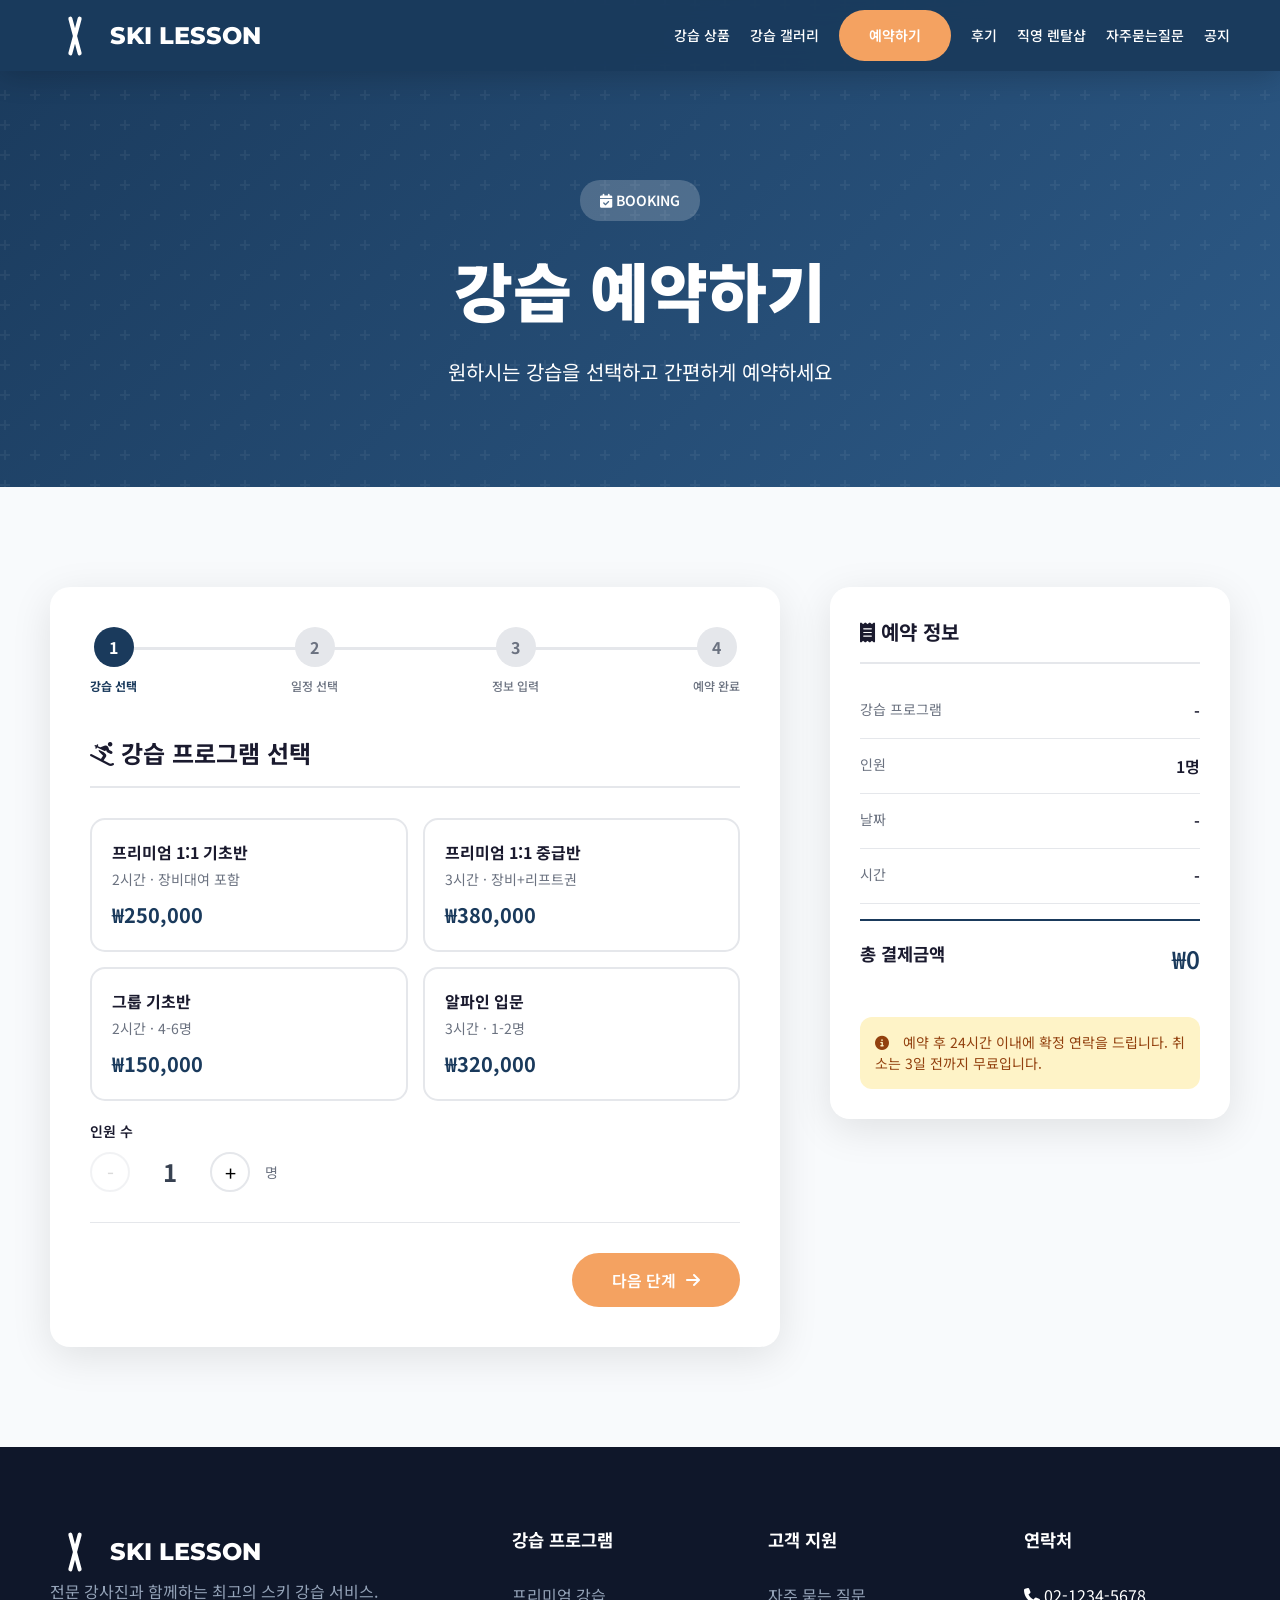
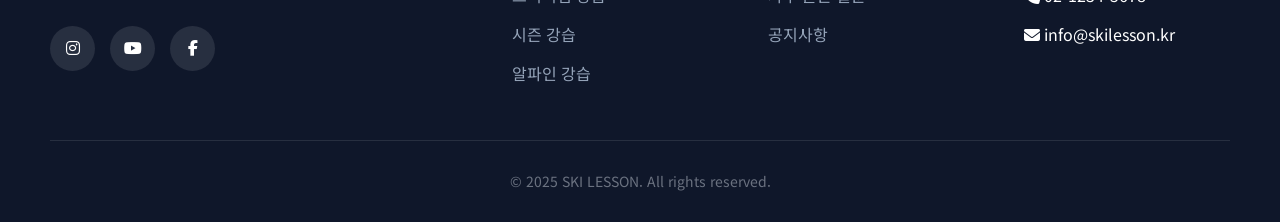
==== booking.html @ c2a8956d "feat: Add CSS variables system and complete all navigation pages - Create shared css/style.css with " ====
<!DOCTYPE html>
<html lang="ko">
<head>
    <meta charset="UTF-8">
    <meta name="viewport" content="width=device-width, initial-scale=1.0">
    <title>예약하기 - SKI LESSON</title>
    <link rel="preconnect" href="https://fonts.googleapis.com">
    <link rel="preconnect" href="https://fonts.gstatic.com" crossorigin>
    <link href="https://fonts.googleapis.com/css2?family=Noto+Sans+KR:wght@300;400;500;700;900&family=Montserrat:wght@400;600;700;800;900&display=swap" rel="stylesheet">
    <link rel="stylesheet" href="https://cdnjs.cloudflare.com/ajax/libs/font-awesome/6.4.0/css/all.min.css">
    <link rel="stylesheet" href="css/style.css">
    <style>
        .booking-section {
            padding: var(--spacing-6xl) var(--spacing-3xl);
            background: var(--color-snow-white);
        }

        .booking-container {
            max-width: var(--container-xl);
            margin: 0 auto;
            display: grid;
            grid-template-columns: 1fr 400px;
            gap: var(--spacing-3xl);
        }

        .booking-form-wrapper {
            background: white;
            border-radius: var(--radius-xl);
            padding: var(--spacing-2xl);
            box-shadow: var(--shadow-lg);
        }

        .form-title {
            font-size: var(--font-size-xl);
            font-weight: var(--font-weight-bold);
            color: var(--color-text-dark);
            margin-bottom: var(--spacing-xl);
            padding-bottom: var(--spacing-md);
            border-bottom: 2px solid var(--color-light-gray);
        }

        .form-step {
            display: none;
        }

        .form-step.active {
            display: block;
            animation: fadeIn 0.5s ease;
        }

        .step-indicator {
            display: flex;
            justify-content: space-between;
            margin-bottom: var(--spacing-2xl);
            position: relative;
        }

        .step-indicator::before {
            content: '';
            position: absolute;
            top: 20px;
            left: 40px;
            right: 40px;
            height: 3px;
            background: var(--color-light-gray);
            z-index: 0;
        }

        .step {
            display: flex;
            flex-direction: column;
            align-items: center;
            position: relative;
            z-index: 1;
        }

        .step-number {
            width: 40px;
            height: 40px;
            border-radius: var(--radius-circle);
            background: var(--color-light-gray);
            color: var(--color-text-light);
            display: flex;
            align-items: center;
            justify-content: center;
            font-weight: var(--font-weight-bold);
            margin-bottom: var(--spacing-sm);
            transition: var(--transition-normal);
        }

        .step.active .step-number,
        .step.completed .step-number {
            background: var(--color-primary);
            color: white;
        }

        .step.completed .step-number {
            background: var(--color-success);
        }

        .step-label {
            font-size: var(--font-size-xs);
            color: var(--color-text-light);
            font-weight: var(--font-weight-medium);
        }

        .step.active .step-label {
            color: var(--color-primary);
            font-weight: var(--font-weight-bold);
        }

        .form-row {
            display: grid;
            grid-template-columns: 1fr 1fr;
            gap: var(--spacing-lg);
        }

        .form-group {
            margin-bottom: var(--spacing-lg);
        }

        .form-group.full-width {
            grid-column: 1 / -1;
        }

        .form-label {
            display: block;
            font-weight: var(--font-weight-semibold);
            color: var(--color-text-dark);
            margin-bottom: var(--spacing-sm);
            font-size: var(--font-size-sm);
        }

        .form-label .required {
            color: var(--color-danger);
        }

        .form-input,
        .form-select,
        .form-textarea {
            width: 100%;
            padding: var(--spacing-md) var(--spacing-lg);
            border: 2px solid var(--color-light-gray);
            border-radius: var(--radius-md);
            font-family: inherit;
            font-size: var(--font-size-base);
            transition: var(--transition-normal);
            background: white;
        }

        .form-input:focus,
        .form-select:focus,
        .form-textarea:focus {
            outline: none;
            border-color: var(--color-primary);
            box-shadow: 0 0 0 3px rgba(26, 58, 92, 0.1);
        }

        .form-textarea {
            min-height: 120px;
            resize: vertical;
        }

        /* Lesson Selection Cards */
        .lesson-options {
            display: grid;
            grid-template-columns: repeat(2, 1fr);
            gap: var(--spacing-md);
            margin-bottom: var(--spacing-lg);
        }

        .lesson-option {
            border: 2px solid var(--color-light-gray);
            border-radius: var(--radius-lg);
            padding: var(--spacing-lg);
            cursor: pointer;
            transition: var(--transition-normal);
            position: relative;
        }

        .lesson-option:hover {
            border-color: var(--color-primary-light);
            background: #f8fafc;
        }

        .lesson-option.selected {
            border-color: var(--color-primary);
            background: rgba(26, 58, 92, 0.05);
        }

        .lesson-option.selected::after {
            content: '\f00c';
            font-family: 'Font Awesome 6 Free';
            font-weight: 900;
            position: absolute;
            top: var(--spacing-sm);
            right: var(--spacing-sm);
            width: 24px;
            height: 24px;
            background: var(--color-success);
            color: white;
            border-radius: var(--radius-circle);
            display: flex;
            align-items: center;
            justify-content: center;
            font-size: var(--font-size-xs);
        }

        .lesson-option input {
            display: none;
        }

        .lesson-option-title {
            font-weight: var(--font-weight-bold);
            color: var(--color-text-dark);
            margin-bottom: var(--spacing-xs);
        }

        .lesson-option-desc {
            font-size: var(--font-size-sm);
            color: var(--color-text-light);
            margin-bottom: var(--spacing-sm);
        }

        .lesson-option-price {
            font-size: var(--font-size-lg);
            font-weight: var(--font-weight-bold);
            color: var(--color-primary);
        }

        /* Calendar Styles */
        .calendar-container {
            background: white;
            border: 2px solid var(--color-light-gray);
            border-radius: var(--radius-lg);
            overflow: hidden;
        }

        .calendar-header {
            display: flex;
            justify-content: space-between;
            align-items: center;
            padding: var(--spacing-lg);
            background: var(--color-primary);
            color: white;
        }

        .calendar-nav {
            background: rgba(255, 255, 255, 0.2);
            border: none;
            color: white;
            width: 36px;
            height: 36px;
            border-radius: var(--radius-circle);
            cursor: pointer;
            transition: var(--transition-normal);
        }

        .calendar-nav:hover {
            background: rgba(255, 255, 255, 0.3);
        }

        .calendar-month {
            font-weight: var(--font-weight-bold);
            font-size: var(--font-size-md);
        }

        .calendar-grid {
            padding: var(--spacing-md);
        }

        .calendar-weekdays {
            display: grid;
            grid-template-columns: repeat(7, 1fr);
            text-align: center;
            margin-bottom: var(--spacing-sm);
        }

        .weekday {
            font-size: var(--font-size-sm);
            font-weight: var(--font-weight-semibold);
            color: var(--color-text-light);
            padding: var(--spacing-sm);
        }

        .calendar-days {
            display: grid;
            grid-template-columns: repeat(7, 1fr);
            gap: var(--spacing-xs);
        }

        .calendar-day {
            aspect-ratio: 1;
            display: flex;
            align-items: center;
            justify-content: center;
            border-radius: var(--radius-sm);
            cursor: pointer;
            font-size: var(--font-size-sm);
            transition: var(--transition-normal);
        }

        .calendar-day:hover:not(.disabled):not(.empty) {
            background: var(--color-light-blue);
            color: var(--color-primary);
        }

        .calendar-day.selected {
            background: var(--color-primary);
            color: white;
            font-weight: var(--font-weight-bold);
        }

        .calendar-day.disabled {
            color: var(--color-light-gray);
            cursor: not-allowed;
        }

        .calendar-day.today {
            border: 2px solid var(--color-accent);
        }

        /* Time Slots */
        .time-slots {
            display: grid;
            grid-template-columns: repeat(4, 1fr);
            gap: var(--spacing-sm);
            margin-top: var(--spacing-lg);
        }

        .time-slot {
            padding: var(--spacing-md);
            border: 2px solid var(--color-light-gray);
            border-radius: var(--radius-md);
            text-align: center;
            cursor: pointer;
            transition: var(--transition-normal);
            font-size: var(--font-size-sm);
        }

        .time-slot:hover:not(.disabled) {
            border-color: var(--color-primary);
            background: rgba(26, 58, 92, 0.05);
        }

        .time-slot.selected {
            background: var(--color-primary);
            color: white;
            border-color: var(--color-primary);
        }

        .time-slot.disabled {
            background: var(--color-light-gray);
            color: var(--color-text-muted);
            cursor: not-allowed;
        }

        /* Person Count */
        .person-counter {
            display: flex;
            align-items: center;
            gap: var(--spacing-md);
        }

        .counter-btn {
            width: 40px;
            height: 40px;
            border: 2px solid var(--color-light-gray);
            background: white;
            border-radius: var(--radius-circle);
            font-size: var(--font-size-lg);
            cursor: pointer;
            transition: var(--transition-normal);
            display: flex;
            align-items: center;
            justify-content: center;
        }

        .counter-btn:hover:not(:disabled) {
            border-color: var(--color-primary);
            background: var(--color-primary);
            color: white;
        }

        .counter-btn:disabled {
            opacity: 0.5;
            cursor: not-allowed;
        }

        .counter-value {
            font-size: var(--font-size-xl);
            font-weight: var(--font-weight-bold);
            min-width: 50px;
            text-align: center;
        }

        /* Form Navigation */
        .form-nav {
            display: flex;
            justify-content: space-between;
            margin-top: var(--spacing-xl);
            padding-top: var(--spacing-xl);
            border-top: 1px solid var(--color-light-gray);
        }

        .btn-prev {
            background: white;
            color: var(--color-text-dark);
            border: 2px solid var(--color-light-gray);
        }

        .btn-prev:hover {
            border-color: var(--color-primary);
            color: var(--color-primary);
        }

        /* Booking Summary */
        .booking-summary {
            background: white;
            border-radius: var(--radius-xl);
            padding: var(--spacing-xl);
            box-shadow: var(--shadow-lg);
            position: sticky;
            top: 100px;
            height: fit-content;
        }

        .summary-title {
            font-size: var(--font-size-lg);
            font-weight: var(--font-weight-bold);
            color: var(--color-text-dark);
            margin-bottom: var(--spacing-lg);
            padding-bottom: var(--spacing-md);
            border-bottom: 2px solid var(--color-light-gray);
        }

        .summary-item {
            display: flex;
            justify-content: space-between;
            padding: var(--spacing-md) 0;
            border-bottom: 1px solid var(--color-light-gray);
        }

        .summary-item:last-of-type {
            border-bottom: none;
        }

        .summary-label {
            color: var(--color-text-light);
            font-size: var(--font-size-sm);
        }

        .summary-value {
            font-weight: var(--font-weight-semibold);
            color: var(--color-text-dark);
        }

        .summary-total {
            display: flex;
            justify-content: space-between;
            padding: var(--spacing-lg) 0;
            margin-top: var(--spacing-md);
            border-top: 2px solid var(--color-primary);
        }

        .summary-total .summary-label {
            font-size: var(--font-size-md);
            font-weight: var(--font-weight-bold);
            color: var(--color-text-dark);
        }

        .summary-total .summary-value {
            font-size: var(--font-size-xl);
            color: var(--color-primary);
        }

        .summary-notice {
            background: #fef3c7;
            border-radius: var(--radius-md);
            padding: var(--spacing-md);
            margin-top: var(--spacing-lg);
            font-size: var(--font-size-sm);
            color: #92400e;
        }

        .summary-notice i {
            margin-right: var(--spacing-sm);
        }

        /* Confirmation Page */
        .confirmation {
            text-align: center;
            padding: var(--spacing-3xl);
        }

        .confirmation-icon {
            width: 100px;
            height: 100px;
            background: var(--color-success);
            border-radius: var(--radius-circle);
            display: flex;
            align-items: center;
            justify-content: center;
            margin: 0 auto var(--spacing-xl);
            animation: scaleIn 0.5s ease;
        }

        @keyframes scaleIn {
            from { transform: scale(0); }
            to { transform: scale(1); }
        }

        .confirmation-icon i {
            font-size: var(--font-size-4xl);
            color: white;
        }

        .confirmation h2 {
            font-size: var(--font-size-2xl);
            color: var(--color-text-dark);
            margin-bottom: var(--spacing-md);
        }

        .confirmation p {
            color: var(--color-text-light);
            margin-bottom: var(--spacing-xl);
        }

        .booking-number {
            background: var(--color-snow-white);
            padding: var(--spacing-lg);
            border-radius: var(--radius-md);
            margin-bottom: var(--spacing-xl);
        }

        .booking-number span {
            display: block;
            font-size: var(--font-size-sm);
            color: var(--color-text-light);
            margin-bottom: var(--spacing-xs);
        }

        .booking-number strong {
            font-size: var(--font-size-xl);
            color: var(--color-primary);
            font-family: var(--font-family-heading);
        }

        /* Agreement Checkbox */
        .agreement {
            display: flex;
            align-items: flex-start;
            gap: var(--spacing-md);
            padding: var(--spacing-lg);
            background: var(--color-snow-white);
            border-radius: var(--radius-md);
            margin-bottom: var(--spacing-lg);
        }

        .agreement input[type="checkbox"] {
            width: 20px;
            height: 20px;
            accent-color: var(--color-primary);
            margin-top: 2px;
        }

        .agreement label {
            font-size: var(--font-size-sm);
            color: var(--color-text-body);
            line-height: var(--line-height-relaxed);
        }

        .agreement label a {
            color: var(--color-primary);
            text-decoration: underline;
        }

        @media (max-width: 992px) {
            .booking-container {
                grid-template-columns: 1fr;
            }

            .booking-summary {
                position: static;
            }

            .lesson-options {
                grid-template-columns: 1fr;
            }

            .time-slots {
                grid-template-columns: repeat(3, 1fr);
            }
        }

        @media (max-width: 768px) {
            .form-row {
                grid-template-columns: 1fr;
            }

            .time-slots {
                grid-template-columns: repeat(2, 1fr);
            }

            .step-indicator::before {
                left: 20px;
                right: 20px;
            }
        }
    </style>
</head>
<body>
    <div class="loader" id="loader">
        <div class="loader-spinner"></div>
    </div>

    <header class="header solid">
        <a href="index.html" class="logo">
            <div class="logo-icon"></div>
            SKI LESSON
        </a>
        <nav class="nav" id="nav">
            <a href="products.html">강습 상품</a>
            <a href="gallery.html">강습 갤러리</a>
            <a href="booking.html" class="nav-btn active">예약하기</a>
            <a href="reviews.html">후기</a>
            <a href="rental.html">직영 렌탈샵</a>
            <a href="faq.html">자주묻는질문</a>
            <a href="notice.html">공지</a>
        </nav>
        <div class="menu-toggle" id="menuToggle">
            <span></span>
            <span></span>
            <span></span>
        </div>
    </header>

    <section class="page-header">
        <div class="page-header-content">
            <span class="page-tag"><i class="fas fa-calendar-check"></i> BOOKING</span>
            <h1 class="page-title">강습 예약하기</h1>
            <p class="page-subtitle">원하시는 강습을 선택하고 간편하게 예약하세요</p>
        </div>
    </section>

    <section class="booking-section">
        <div class="booking-container">
            <div class="booking-form-wrapper">
                <div class="step-indicator">
                    <div class="step active" data-step="1">
                        <div class="step-number">1</div>
                        <span class="step-label">강습 선택</span>
                    </div>
                    <div class="step" data-step="2">
                        <div class="step-number">2</div>
                        <span class="step-label">일정 선택</span>
                    </div>
                    <div class="step" data-step="3">
                        <div class="step-number">3</div>
                        <span class="step-label">정보 입력</span>
                    </div>
                    <div class="step" data-step="4">
                        <div class="step-number">4</div>
                        <span class="step-label">예약 완료</span>
                    </div>
                </div>

                <form id="bookingForm">
                    <!-- Step 1: Lesson Selection -->
                    <div class="form-step active" data-step="1">
                        <h3 class="form-title"><i class="fas fa-skiing"></i> 강습 프로그램 선택</h3>

                        <div class="lesson-options">
                            <label class="lesson-option">
                                <input type="radio" name="lesson" value="premium-basic" data-price="250000">
                                <div class="lesson-option-title">프리미엄 1:1 기초반</div>
                                <div class="lesson-option-desc">2시간 · 장비대여 포함</div>
                                <div class="lesson-option-price">₩250,000</div>
                            </label>
                            <label class="lesson-option">
                                <input type="radio" name="lesson" value="premium-intermediate" data-price="380000">
                                <div class="lesson-option-title">프리미엄 1:1 중급반</div>
                                <div class="lesson-option-desc">3시간 · 장비+리프트권</div>
                                <div class="lesson-option-price">₩380,000</div>
                            </label>
                            <label class="lesson-option">
                                <input type="radio" name="lesson" value="group-basic" data-price="150000">
                                <div class="lesson-option-title">그룹 기초반</div>
                                <div class="lesson-option-desc">2시간 · 4-6명</div>
                                <div class="lesson-option-price">₩150,000</div>
                            </label>
                            <label class="lesson-option">
                                <input type="radio" name="lesson" value="alpine" data-price="320000">
                                <div class="lesson-option-title">알파인 입문</div>
                                <div class="lesson-option-desc">3시간 · 1-2명</div>
                                <div class="lesson-option-price">₩320,000</div>
                            </label>
                        </div>

                        <div class="form-group">
                            <label class="form-label">인원 수</label>
                            <div class="person-counter">
                                <button type="button" class="counter-btn" id="decreaseBtn" disabled>-</button>
                                <span class="counter-value" id="personCount">1</span>
                                <button type="button" class="counter-btn" id="increaseBtn">+</button>
                                <span style="color: var(--color-text-light); font-size: var(--font-size-sm);">명</span>
                            </div>
                        </div>

                        <div class="form-nav">
                            <div></div>
                            <button type="button" class="btn btn-primary" onclick="nextStep()">
                                다음 단계 <i class="fas fa-arrow-right"></i>
                            </button>
                        </div>
                    </div>

                    <!-- Step 2: Date & Time Selection -->
                    <div class="form-step" data-step="2">
                        <h3 class="form-title"><i class="fas fa-calendar-alt"></i> 날짜 및 시간 선택</h3>

                        <div class="form-group">
                            <label class="form-label">날짜 선택 <span class="required">*</span></label>
                            <div class="calendar-container">
                                <div class="calendar-header">
                                    <button type="button" class="calendar-nav" id="prevMonth"><i class="fas fa-chevron-left"></i></button>
                                    <span class="calendar-month" id="currentMonth">2025년 1월</span>
                                    <button type="button" class="calendar-nav" id="nextMonth"><i class="fas fa-chevron-right"></i></button>
                                </div>
                                <div class="calendar-grid">
                                    <div class="calendar-weekdays">
                                        <span class="weekday">일</span>
                                        <span class="weekday">월</span>
                                        <span class="weekday">화</span>
                                        <span class="weekday">수</span>
                                        <span class="weekday">목</span>
                                        <span class="weekday">금</span>
                                        <span class="weekday">토</span>
                                    </div>
                                    <div class="calendar-days" id="calendarDays"></div>
                                </div>
                            </div>
                        </div>

                        <div class="form-group">
                            <label class="form-label">시간 선택 <span class="required">*</span></label>
                            <div class="time-slots" id="timeSlots">
                                <div class="time-slot" data-time="09:00">09:00</div>
                                <div class="time-slot" data-time="10:00">10:00</div>
                                <div class="time-slot" data-time="11:00">11:00</div>
                                <div class="time-slot disabled" data-time="12:00">12:00</div>
                                <div class="time-slot" data-time="13:00">13:00</div>
                                <div class="time-slot" data-time="14:00">14:00</div>
                                <div class="time-slot" data-time="15:00">15:00</div>
                                <div class="time-slot" data-time="16:00">16:00</div>
                            </div>
                        </div>

                        <div class="form-nav">
                            <button type="button" class="btn btn-prev" onclick="prevStep()">
                                <i class="fas fa-arrow-left"></i> 이전
                            </button>
                            <button type="button" class="btn btn-primary" onclick="nextStep()">
                                다음 단계 <i class="fas fa-arrow-right"></i>
                            </button>
                        </div>
                    </div>

                    <!-- Step 3: Personal Information -->
                    <div class="form-step" data-step="3">
                        <h3 class="form-title"><i class="fas fa-user"></i> 예약자 정보</h3>

                        <div class="form-row">
                            <div class="form-group">
                                <label class="form-label">이름 <span class="required">*</span></label>
                                <input type="text" class="form-input" id="name" placeholder="홍길동" required>
                            </div>
                            <div class="form-group">
                                <label class="form-label">연락처 <span class="required">*</span></label>
                                <input type="tel" class="form-input" id="phone" placeholder="010-1234-5678" required>
                            </div>
                        </div>

                        <div class="form-group">
                            <label class="form-label">이메일 <span class="required">*</span></label>
                            <input type="email" class="form-input" id="email" placeholder="example@email.com" required>
                        </div>

                        <div class="form-group">
                            <label class="form-label">스키 경력</label>
                            <select class="form-select" id="experience">
                                <option value="">선택해주세요</option>
                                <option value="none">처음입니다</option>
                                <option value="beginner">1-2회 경험</option>
                                <option value="intermediate">3-5회 경험</option>
                                <option value="advanced">5회 이상</option>
                            </select>
                        </div>

                        <div class="form-group">
                            <label class="form-label">요청사항</label>
                            <textarea class="form-textarea" id="requests" placeholder="특별히 요청하실 사항이 있으시면 적어주세요."></textarea>
                        </div>

                        <div class="agreement">
                            <input type="checkbox" id="agreeTerms" required>
                            <label for="agreeTerms">
                                <a href="#">개인정보 수집 및 이용</a>에 동의하며,
                                <a href="#">예약 취소 및 환불 정책</a>을 확인하였습니다.
                            </label>
                        </div>

                        <div class="form-nav">
                            <button type="button" class="btn btn-prev" onclick="prevStep()">
                                <i class="fas fa-arrow-left"></i> 이전
                            </button>
                            <button type="submit" class="btn btn-primary">
                                <i class="fas fa-check"></i> 예약 완료하기
                            </button>
                        </div>
                    </div>

                    <!-- Step 4: Confirmation -->
                    <div class="form-step" data-step="4">
                        <div class="confirmation">
                            <div class="confirmation-icon">
                                <i class="fas fa-check"></i>
                            </div>
                            <h2>예약이 완료되었습니다!</h2>
                            <p>입력하신 이메일로 예약 확인서가 발송됩니다.</p>
                            <div class="booking-number">
                                <span>예약번호</span>
                                <strong id="bookingNumber">SKI-20250115-0001</strong>
                            </div>
                            <a href="index.html" class="btn btn-primary">
                                <i class="fas fa-home"></i> 홈으로 돌아가기
                            </a>
                        </div>
                    </div>
                </form>
            </div>

            <aside class="booking-summary">
                <h3 class="summary-title"><i class="fas fa-receipt"></i> 예약 정보</h3>
                <div class="summary-item">
                    <span class="summary-label">강습 프로그램</span>
                    <span class="summary-value" id="summaryLesson">-</span>
                </div>
                <div class="summary-item">
                    <span class="summary-label">인원</span>
                    <span class="summary-value" id="summaryPerson">1명</span>
                </div>
                <div class="summary-item">
                    <span class="summary-label">날짜</span>
                    <span class="summary-value" id="summaryDate">-</span>
                </div>
                <div class="summary-item">
                    <span class="summary-label">시간</span>
                    <span class="summary-value" id="summaryTime">-</span>
                </div>
                <div class="summary-total">
                    <span class="summary-label">총 결제금액</span>
                    <span class="summary-value" id="summaryTotal">₩0</span>
                </div>
                <div class="summary-notice">
                    <i class="fas fa-info-circle"></i>
                    예약 후 24시간 이내에 확정 연락을 드립니다.
                    취소는 3일 전까지 무료입니다.
                </div>
            </aside>
        </div>
    </section>

    <footer class="footer">
        <div class="footer-content">
            <div class="footer-brand">
                <a href="index.html" class="logo">
                    <div class="logo-icon"></div>
                    SKI LESSON
                </a>
                <p>전문 강사진과 함께하는 최고의 스키 강습 서비스.</p>
                <div class="social-links">
                    <a href="#"><i class="fab fa-instagram"></i></a>
                    <a href="#"><i class="fab fa-youtube"></i></a>
                    <a href="#"><i class="fab fa-facebook-f"></i></a>
                </div>
            </div>
            <div class="footer-column">
                <h4>강습 프로그램</h4>
                <ul>
                    <li><a href="products.html">프리미엄 강습</a></li>
                    <li><a href="products.html">시즌 강습</a></li>
                    <li><a href="products.html">알파인 강습</a></li>
                </ul>
            </div>
            <div class="footer-column">
                <h4>고객 지원</h4>
                <ul>
                    <li><a href="faq.html">자주 묻는 질문</a></li>
                    <li><a href="notice.html">공지사항</a></li>
                </ul>
            </div>
            <div class="footer-column">
                <h4>연락처</h4>
                <ul>
                    <li><i class="fas fa-phone"></i> 02-1234-5678</li>
                    <li><i class="fas fa-envelope"></i> info@skilesson.kr</li>
                </ul>
            </div>
        </div>
        <div class="footer-bottom">
            <p>&copy; 2025 SKI LESSON. All rights reserved.</p>
        </div>
    </footer>

    <script>
        // Loader
        window.addEventListener('load', () => {
            setTimeout(() => document.getElementById('loader').classList.add('hidden'), 500);
        });

        // Mobile Menu
        document.getElementById('menuToggle').addEventListener('click', () => {
            document.getElementById('nav').classList.toggle('active');
        });

        // Booking State
        let bookingData = {
            lesson: null,
            lessonName: '',
            price: 0,
            persons: 1,
            date: null,
            time: null
        };

        let currentStep = 1;
        let currentMonth = new Date();

        // Lesson Selection
        document.querySelectorAll('.lesson-option').forEach(option => {
            option.addEventListener('click', function() {
                document.querySelectorAll('.lesson-option').forEach(o => o.classList.remove('selected'));
                this.classList.add('selected');
                const input = this.querySelector('input');
                input.checked = true;
                bookingData.lesson = input.value;
                bookingData.lessonName = this.querySelector('.lesson-option-title').textContent;
                bookingData.price = parseInt(input.dataset.price);
                updateSummary();
            });
        });

        // Person Counter
        const personCount = document.getElementById('personCount');
        const decreaseBtn = document.getElementById('decreaseBtn');
        const increaseBtn = document.getElementById('increaseBtn');

        decreaseBtn.addEventListener('click', () => {
            if (bookingData.persons > 1) {
                bookingData.persons--;
                personCount.textContent = bookingData.persons;
                decreaseBtn.disabled = bookingData.persons <= 1;
                updateSummary();
            }
        });

        increaseBtn.addEventListener('click', () => {
            if (bookingData.persons < 6) {
                bookingData.persons++;
                personCount.textContent = bookingData.persons;
                decreaseBtn.disabled = false;
                increaseBtn.disabled = bookingData.persons >= 6;
                updateSummary();
            }
        });

        // Calendar
        function renderCalendar() {
            const year = currentMonth.getFullYear();
            const month = currentMonth.getMonth();
            const today = new Date();

            document.getElementById('currentMonth').textContent =
                `${year}년 ${month + 1}월`;

            const firstDay = new Date(year, month, 1).getDay();
            const lastDate = new Date(year, month + 1, 0).getDate();

            let html = '';

            for (let i = 0; i < firstDay; i++) {
                html += '<div class="calendar-day empty"></div>';
            }

            for (let day = 1; day <= lastDate; day++) {
                const date = new Date(year, month, day);
                const isPast = date < new Date(today.getFullYear(), today.getMonth(), today.getDate());
                const isToday = date.toDateString() === today.toDateString();
                const isSelected = bookingData.date &&
                    date.toDateString() === bookingData.date.toDateString();

                let classes = 'calendar-day';
                if (isPast) classes += ' disabled';
                if (isToday) classes += ' today';
                if (isSelected) classes += ' selected';

                html += `<div class="${classes}" data-date="${year}-${month+1}-${day}">${day}</div>`;
            }

            document.getElementById('calendarDays').innerHTML = html;

            document.querySelectorAll('.calendar-day:not(.disabled):not(.empty)').forEach(day => {
                day.addEventListener('click', function() {
                    document.querySelectorAll('.calendar-day').forEach(d => d.classList.remove('selected'));
                    this.classList.add('selected');
                    const [y, m, d] = this.dataset.date.split('-');
                    bookingData.date = new Date(y, m - 1, d);
                    updateSummary();
                });
            });
        }

        document.getElementById('prevMonth').addEventListener('click', () => {
            currentMonth.setMonth(currentMonth.getMonth() - 1);
            renderCalendar();
        });

        document.getElementById('nextMonth').addEventListener('click', () => {
            currentMonth.setMonth(currentMonth.getMonth() + 1);
            renderCalendar();
        });

        renderCalendar();

        // Time Slots
        document.querySelectorAll('.time-slot:not(.disabled)').forEach(slot => {
            slot.addEventListener('click', function() {
                document.querySelectorAll('.time-slot').forEach(s => s.classList.remove('selected'));
                this.classList.add('selected');
                bookingData.time = this.dataset.time;
                updateSummary();
            });
        });

        // Update Summary
        function updateSummary() {
            document.getElementById('summaryLesson').textContent =
                bookingData.lessonName || '-';
            document.getElementById('summaryPerson').textContent =
                bookingData.persons + '명';
            document.getElementById('summaryDate').textContent =
                bookingData.date ?
                `${bookingData.date.getFullYear()}.${bookingData.date.getMonth()+1}.${bookingData.date.getDate()}` : '-';
            document.getElementById('summaryTime').textContent =
                bookingData.time || '-';

            const total = bookingData.price * bookingData.persons;
            document.getElementById('summaryTotal').textContent =
                '₩' + total.toLocaleString();
        }

        // Step Navigation
        function updateSteps() {
            document.querySelectorAll('.step').forEach((step, index) => {
                step.classList.remove('active', 'completed');
                if (index + 1 < currentStep) {
                    step.classList.add('completed');
                } else if (index + 1 === currentStep) {
                    step.classList.add('active');
                }
            });

            document.querySelectorAll('.form-step').forEach(step => {
                step.classList.remove('active');
                if (parseInt(step.dataset.step) === currentStep) {
                    step.classList.add('active');
                }
            });
        }

        function nextStep() {
            if (currentStep === 1 && !bookingData.lesson) {
                alert('강습 프로그램을 선택해주세요.');
                return;
            }
            if (currentStep === 2 && (!bookingData.date || !bookingData.time)) {
                alert('날짜와 시간을 선택해주세요.');
                return;
            }
            if (currentStep < 4) {
                currentStep++;
                updateSteps();
            }
        }

        function prevStep() {
            if (currentStep > 1) {
                currentStep--;
                updateSteps();
            }
        }

        // Form Submit
        document.getElementById('bookingForm').addEventListener('submit', function(e) {
            e.preventDefault();

            const name = document.getElementById('name').value;
            const phone = document.getElementById('phone').value;
            const email = document.getElementById('email').value;
            const agreed = document.getElementById('agreeTerms').checked;

            if (!name || !phone || !email) {
                alert('필수 정보를 모두 입력해주세요.');
                return;
            }

            if (!agreed) {
                alert('약관에 동의해주세요.');
                return;
            }

            // Generate booking number
            const now = new Date();
            const bookingNum = `SKI-${now.getFullYear()}${String(now.getMonth()+1).padStart(2,'0')}${String(now.getDate()).padStart(2,'0')}-${String(Math.floor(Math.random()*9999)).padStart(4,'0')}`;
            document.getElementById('bookingNumber').textContent = bookingNum;

            currentStep = 4;
            updateSteps();

            // In real implementation, send to server
            console.log('Booking Data:', {
                ...bookingData,
                name,
                phone,
                email,
                experience: document.getElementById('experience').value,
                requests: document.getElementById('requests').value,
                bookingNumber: bookingNum
            });
        });
    </script>
</body>
</html>
---- css/style.css ----
/* ========================================
   SKI LESSON - Shared CSS Variables & Styles
   ======================================== */

:root {
    /* ===== Colors ===== */
    --color-primary: #1a3a5c;
    --color-primary-dark: #0f2940;
    --color-primary-light: #2d5a87;
    --color-secondary: #4a7aa7;

    --color-accent: #f4a261;
    --color-accent-hover: #e76f51;
    --color-accent-light: #f8c291;

    --color-success: #22c55e;
    --color-success-dark: #16a34a;
    --color-warning: #eab308;
    --color-danger: #ef4444;
    --color-info: #3b82f6;

    --color-premium-gold: #d4af37;
    --color-premium-gold-dark: #b8860b;
    --color-season-green: #22c55e;
    --color-alpine-blue: #3b82f6;
    --color-alpine-purple: #8b5cf6;

    --color-snow-white: #f8fafc;
    --color-light-blue: #89c4e8;
    --color-light-gray: #e5e7eb;
    --color-medium-gray: #9ca3af;

    --color-text-dark: #1a1a2e;
    --color-text-body: #374151;
    --color-text-light: #6b7280;
    --color-text-muted: #94a3b8;

    --color-footer-bg: #0f172a;
    --color-overlay: rgba(26, 58, 92, 0.7);
    --color-overlay-dark: rgba(0, 0, 0, 0.5);

    /* ===== Typography ===== */
    --font-family-primary: 'Noto Sans KR', -apple-system, BlinkMacSystemFont, sans-serif;
    --font-family-heading: 'Montserrat', 'Noto Sans KR', sans-serif;

    --font-size-xs: 0.75rem;      /* 12px */
    --font-size-sm: 0.875rem;     /* 14px */
    --font-size-base: 1rem;       /* 16px */
    --font-size-md: 1.1rem;       /* 17.6px */
    --font-size-lg: 1.25rem;      /* 20px */
    --font-size-xl: 1.5rem;       /* 24px */
    --font-size-2xl: 2rem;        /* 32px */
    --font-size-3xl: 2.5rem;      /* 40px */
    --font-size-4xl: 3rem;        /* 48px */
    --font-size-5xl: 4rem;        /* 64px */

    --font-weight-light: 300;
    --font-weight-normal: 400;
    --font-weight-medium: 500;
    --font-weight-semibold: 600;
    --font-weight-bold: 700;
    --font-weight-extrabold: 800;
    --font-weight-black: 900;

    --line-height-tight: 1.1;
    --line-height-snug: 1.3;
    --line-height-normal: 1.5;
    --line-height-relaxed: 1.7;
    --line-height-loose: 1.8;

    /* ===== Spacing ===== */
    --spacing-xs: 5px;
    --spacing-sm: 10px;
    --spacing-md: 15px;
    --spacing-lg: 20px;
    --spacing-xl: 30px;
    --spacing-2xl: 40px;
    --spacing-3xl: 50px;
    --spacing-4xl: 60px;
    --spacing-5xl: 80px;
    --spacing-6xl: 100px;

    /* ===== Border Radius ===== */
    --radius-xs: 4px;
    --radius-sm: 8px;
    --radius-md: 12px;
    --radius-lg: 15px;
    --radius-xl: 20px;
    --radius-2xl: 25px;
    --radius-3xl: 30px;
    --radius-full: 50px;
    --radius-circle: 50%;

    /* ===== Shadows ===== */
    --shadow-sm: 0 2px 10px rgba(0, 0, 0, 0.05);
    --shadow-md: 0 5px 20px rgba(0, 0, 0, 0.08);
    --shadow-lg: 0 10px 40px rgba(0, 0, 0, 0.1);
    --shadow-xl: 0 20px 60px rgba(0, 0, 0, 0.15);
    --shadow-2xl: 0 30px 80px rgba(0, 0, 0, 0.2);
    --shadow-accent: 0 5px 20px rgba(244, 162, 97, 0.4);
    --shadow-primary: 0 5px 20px rgba(26, 58, 92, 0.3);

    /* ===== Transitions ===== */
    --transition-fast: 0.2s ease;
    --transition-normal: 0.3s ease;
    --transition-slow: 0.4s ease;
    --transition-slower: 0.6s ease;
    --transition-cubic: 0.4s cubic-bezier(0.4, 0, 0.2, 1);

    /* ===== Z-Index ===== */
    --z-dropdown: 100;
    --z-sticky: 500;
    --z-header: 1000;
    --z-modal: 2000;
    --z-tooltip: 3000;
    --z-loader: 9999;

    /* ===== Container ===== */
    --container-sm: 640px;
    --container-md: 768px;
    --container-lg: 1024px;
    --container-xl: 1200px;
    --container-2xl: 1400px;
}

/* ===== Reset & Base ===== */
* {
    margin: 0;
    padding: 0;
    box-sizing: border-box;
}

html {
    scroll-behavior: smooth;
}

body {
    font-family: var(--font-family-primary);
    font-size: var(--font-size-base);
    line-height: var(--line-height-normal);
    color: var(--color-text-body);
    background: var(--color-snow-white);
    overflow-x: hidden;
}

a {
    text-decoration: none;
    color: inherit;
    transition: var(--transition-normal);
}

img {
    max-width: 100%;
    height: auto;
}

button {
    font-family: inherit;
    cursor: pointer;
    border: none;
    background: none;
}

ul, ol {
    list-style: none;
}

/* ===== Header ===== */
.header {
    position: fixed;
    top: 0;
    left: 0;
    width: 100%;
    z-index: var(--z-header);
    padding: var(--spacing-md) var(--spacing-3xl);
    display: flex;
    justify-content: space-between;
    align-items: center;
    transition: var(--transition-cubic);
}

.header.scrolled,
.header.solid {
    background: rgba(26, 58, 92, 0.95);
    backdrop-filter: blur(10px);
    padding: var(--spacing-sm) var(--spacing-3xl);
    box-shadow: 0 4px 30px rgba(0, 0, 0, 0.2);
}

.logo {
    display: flex;
    align-items: center;
    gap: var(--spacing-sm);
    color: white;
    font-family: var(--font-family-heading);
    font-weight: var(--font-weight-extrabold);
    font-size: var(--font-size-xl);
}

.logo-icon {
    width: 50px;
    height: 50px;
    position: relative;
}

.logo-icon::before,
.logo-icon::after {
    content: '';
    position: absolute;
    background: white;
    border-radius: 2px;
    width: 4px;
    height: 40px;
    top: 5px;
    left: 50%;
}

.logo-icon::before {
    transform: translateX(-50%) rotate(-15deg);
}

.logo-icon::after {
    transform: translateX(-50%) rotate(15deg);
}

.nav {
    display: flex;
    gap: var(--spacing-lg);
    align-items: center;
}

.nav a {
    color: white;
    font-weight: var(--font-weight-medium);
    font-size: var(--font-size-sm);
    position: relative;
    padding: var(--spacing-xs) 0;
}

.nav a::after {
    content: '';
    position: absolute;
    bottom: 0;
    left: 0;
    width: 0;
    height: 2px;
    background: var(--color-accent);
    transition: width var(--transition-normal);
}

.nav a:hover::after,
.nav a.active::after {
    width: 100%;
}

.nav a:hover,
.nav a.active {
    color: var(--color-accent);
}

.nav-btn {
    background: var(--color-accent) !important;
    color: white !important;
    padding: var(--spacing-md) var(--spacing-xl) !important;
    border-radius: var(--radius-3xl);
    font-weight: var(--font-weight-semibold) !important;
}

.nav-btn:hover {
    background: var(--color-accent-hover) !important;
    transform: translateY(-2px);
    box-shadow: var(--shadow-accent);
}

.nav-btn::after {
    display: none !important;
}

.menu-toggle {
    display: none;
    flex-direction: column;
    gap: var(--spacing-xs);
    cursor: pointer;
    z-index: calc(var(--z-header) + 1);
}

.menu-toggle span {
    width: 25px;
    height: 3px;
    background: white;
    border-radius: 3px;
    transition: var(--transition-normal);
}

/* ===== Buttons ===== */
.btn {
    display: inline-flex;
    align-items: center;
    justify-content: center;
    gap: var(--spacing-sm);
    padding: var(--spacing-md) var(--spacing-2xl);
    border-radius: var(--radius-full);
    font-size: var(--font-size-base);
    font-weight: var(--font-weight-semibold);
    transition: var(--transition-cubic);
    cursor: pointer;
    border: none;
}

.btn-primary {
    background: var(--color-accent);
    color: white;
}

.btn-primary:hover {
    background: var(--color-accent-hover);
    transform: translateY(-3px);
    box-shadow: var(--shadow-accent);
}

.btn-secondary {
    background: transparent;
    color: white;
    border: 2px solid white;
}

.btn-secondary:hover {
    background: white;
    color: var(--color-primary);
    transform: translateY(-3px);
}

.btn-white {
    background: white;
    color: var(--color-primary);
}

.btn-white:hover {
    background: var(--color-snow-white);
    transform: translateY(-3px);
    box-shadow: 0 10px 30px rgba(255, 255, 255, 0.3);
}

.btn-outline {
    background: transparent;
    color: var(--color-primary);
    border: 2px solid var(--color-primary);
}

.btn-outline:hover {
    background: var(--color-primary);
    color: white;
    transform: translateY(-3px);
}

.btn-lg {
    padding: var(--spacing-lg) var(--spacing-2xl);
    font-size: var(--font-size-md);
}

.btn-sm {
    padding: var(--spacing-sm) var(--spacing-lg);
    font-size: var(--font-size-sm);
}

/* ===== Page Header ===== */
.page-header {
    padding: 180px var(--spacing-3xl) var(--spacing-6xl);
    background: linear-gradient(135deg, var(--color-primary) 0%, var(--color-primary-light) 100%);
    position: relative;
    overflow: hidden;
    text-align: center;
    color: white;
}

.page-header::before {
    content: '';
    position: absolute;
    top: 0;
    left: 0;
    width: 100%;
    height: 100%;
    background: url("data:image/svg+xml,%3Csvg width='60' height='60' viewBox='0 0 60 60' xmlns='http://www.w3.org/2000/svg'%3E%3Cg fill='none' fill-rule='evenodd'%3E%3Cg fill='%23ffffff' fill-opacity='0.05'%3E%3Cpath d='M36 34v-4h-2v4h-4v2h4v4h2v-4h4v-2h-4zm0-30V0h-2v4h-4v2h4v4h2V6h4V4h-4zM6 34v-4H4v4H0v2h4v4h2v-4h4v-2H6zM6 4V0H4v4H0v2h4v4h2V6h4V4H6z'/%3E%3C/g%3E%3C/g%3E%3C/svg%3E");
}

.page-header-content {
    position: relative;
    z-index: 1;
}

.page-tag {
    display: inline-block;
    background: rgba(255, 255, 255, 0.2);
    padding: var(--spacing-sm) var(--spacing-lg);
    border-radius: var(--radius-xl);
    font-size: var(--font-size-sm);
    font-weight: var(--font-weight-semibold);
    margin-bottom: var(--spacing-lg);
    animation: fadeInDown 0.8s ease;
}

.page-title {
    font-size: clamp(var(--font-size-3xl), 5vw, var(--font-size-5xl));
    font-weight: var(--font-weight-black);
    margin-bottom: var(--spacing-lg);
    animation: fadeInUp 0.8s ease 0.2s both;
}

.page-subtitle {
    font-size: var(--font-size-lg);
    opacity: 0.9;
    max-width: 600px;
    margin: 0 auto;
    animation: fadeInUp 0.8s ease 0.4s both;
}

/* ===== Section Styles ===== */
.section {
    padding: var(--spacing-6xl) var(--spacing-3xl);
}

.section-header {
    text-align: center;
    margin-bottom: var(--spacing-4xl);
}

.section-tag {
    display: inline-block;
    background: linear-gradient(135deg, var(--color-primary), var(--color-primary-light));
    color: white;
    padding: var(--spacing-sm) var(--spacing-lg);
    border-radius: var(--radius-xl);
    font-size: var(--font-size-xs);
    font-weight: var(--font-weight-semibold);
    margin-bottom: var(--spacing-md);
}

.section-title {
    font-size: clamp(var(--font-size-2xl), 4vw, var(--font-size-4xl));
    font-weight: var(--font-weight-extrabold);
    color: var(--color-text-dark);
    margin-bottom: var(--spacing-md);
}

.section-subtitle {
    color: var(--color-text-light);
    font-size: var(--font-size-md);
    max-width: 600px;
    margin: 0 auto;
}

/* ===== Cards ===== */
.card {
    background: white;
    border-radius: var(--radius-xl);
    box-shadow: var(--shadow-md);
    overflow: hidden;
    transition: var(--transition-cubic);
}

.card:hover {
    transform: translateY(-10px);
    box-shadow: var(--shadow-xl);
}

/* ===== Footer ===== */
.footer {
    background: var(--color-footer-bg);
    color: white;
    padding: var(--spacing-5xl) var(--spacing-3xl) var(--spacing-xl);
}

.footer-content {
    max-width: var(--container-xl);
    margin: 0 auto;
    display: grid;
    grid-template-columns: 2fr 1fr 1fr 1fr;
    gap: var(--spacing-3xl);
    margin-bottom: var(--spacing-2xl);
}

.footer-brand p {
    color: var(--color-text-muted);
    line-height: var(--line-height-loose);
    margin-bottom: var(--spacing-lg);
}

.social-links {
    display: flex;
    gap: var(--spacing-md);
}

.social-links a {
    width: 45px;
    height: 45px;
    background: rgba(255, 255, 255, 0.1);
    border-radius: var(--radius-circle);
    display: flex;
    align-items: center;
    justify-content: center;
    color: white;
}

.social-links a:hover {
    background: var(--color-accent);
    transform: translateY(-3px);
}

.footer-column h4 {
    font-size: var(--font-size-md);
    font-weight: var(--font-weight-bold);
    margin-bottom: var(--spacing-xl);
}

.footer-column ul li {
    margin-bottom: var(--spacing-md);
}

.footer-column ul a {
    color: var(--color-text-muted);
}

.footer-column ul a:hover {
    color: var(--color-accent);
}

.footer-bottom {
    border-top: 1px solid rgba(255, 255, 255, 0.1);
    padding-top: var(--spacing-xl);
    text-align: center;
    color: var(--color-text-light);
    font-size: var(--font-size-sm);
}

/* ===== Loader ===== */
.loader {
    position: fixed;
    top: 0;
    left: 0;
    width: 100%;
    height: 100%;
    background: var(--color-primary);
    z-index: var(--z-loader);
    display: flex;
    align-items: center;
    justify-content: center;
    transition: opacity 0.5s ease, visibility 0.5s ease;
}

.loader.hidden {
    opacity: 0;
    visibility: hidden;
}

.loader-spinner {
    width: 60px;
    height: 60px;
    border: 4px solid rgba(255, 255, 255, 0.3);
    border-top-color: white;
    border-radius: var(--radius-circle);
    animation: spin 1s linear infinite;
}

/* ===== Animations ===== */
@keyframes fadeInDown {
    from {
        opacity: 0;
        transform: translateY(-30px);
    }
    to {
        opacity: 1;
        transform: translateY(0);
    }
}

@keyframes fadeInUp {
    from {
        opacity: 0;
        transform: translateY(30px);
    }
    to {
        opacity: 1;
        transform: translateY(0);
    }
}

@keyframes fadeIn {
    from { opacity: 0; }
    to { opacity: 1; }
}

@keyframes spin {
    to { transform: rotate(360deg); }
}

@keyframes float {
    0%, 100% { transform: translateY(0); }
    50% { transform: translateY(-10px); }
}

@keyframes pulse {
    0%, 100% { transform: scale(1); }
    50% { transform: scale(1.05); }
}

/* ===== Animation Classes ===== */
.fade-in {
    opacity: 0;
    transform: translateY(30px);
    transition: var(--transition-slower);
}

.fade-in.visible {
    opacity: 1;
    transform: translateY(0);
}

.slide-in-left {
    opacity: 0;
    transform: translateX(-50px);
    transition: var(--transition-slower);
}

.slide-in-left.visible {
    opacity: 1;
    transform: translateX(0);
}

.slide-in-right {
    opacity: 0;
    transform: translateX(50px);
    transition: var(--transition-slower);
}

.slide-in-right.visible {
    opacity: 1;
    transform: translateX(0);
}

/* ===== Form Styles ===== */
.form-group {
    margin-bottom: var(--spacing-lg);
}

.form-label {
    display: block;
    font-weight: var(--font-weight-semibold);
    color: var(--color-text-dark);
    margin-bottom: var(--spacing-sm);
    font-size: var(--font-size-sm);
}

.form-input,
.form-select,
.form-textarea {
    width: 100%;
    padding: var(--spacing-md) var(--spacing-lg);
    border: 2px solid var(--color-light-gray);
    border-radius: var(--radius-md);
    font-family: inherit;
    font-size: var(--font-size-base);
    transition: var(--transition-normal);
    background: white;
}

.form-input:focus,
.form-select:focus,
.form-textarea:focus {
    outline: none;
    border-color: var(--color-primary);
    box-shadow: 0 0 0 3px rgba(26, 58, 92, 0.1);
}

.form-textarea {
    min-height: 120px;
    resize: vertical;
}

/* ===== Responsive ===== */
@media (max-width: 992px) {
    .menu-toggle {
        display: flex;
    }

    .nav {
        position: fixed;
        top: 0;
        right: -100%;
        width: 100%;
        max-width: 400px;
        height: 100vh;
        background: var(--color-primary);
        flex-direction: column;
        justify-content: center;
        gap: var(--spacing-xl);
        padding: var(--spacing-3xl);
        transition: right var(--transition-cubic);
    }

    .nav.active {
        right: 0;
    }

    .nav a {
        font-size: var(--font-size-lg);
    }

    .header,
    .header.scrolled,
    .header.solid {
        padding: var(--spacing-md) var(--spacing-xl);
    }

    .footer-content {
        grid-template-columns: 1fr 1fr;
    }
}

@media (max-width: 768px) {
    .section,
    .page-header,
    .footer {
        padding-left: var(--spacing-xl);
        padding-right: var(--spacing-xl);
    }

    .footer-content {
        grid-template-columns: 1fr;
        text-align: center;
    }

    .social-links {
        justify-content: center;
    }
}
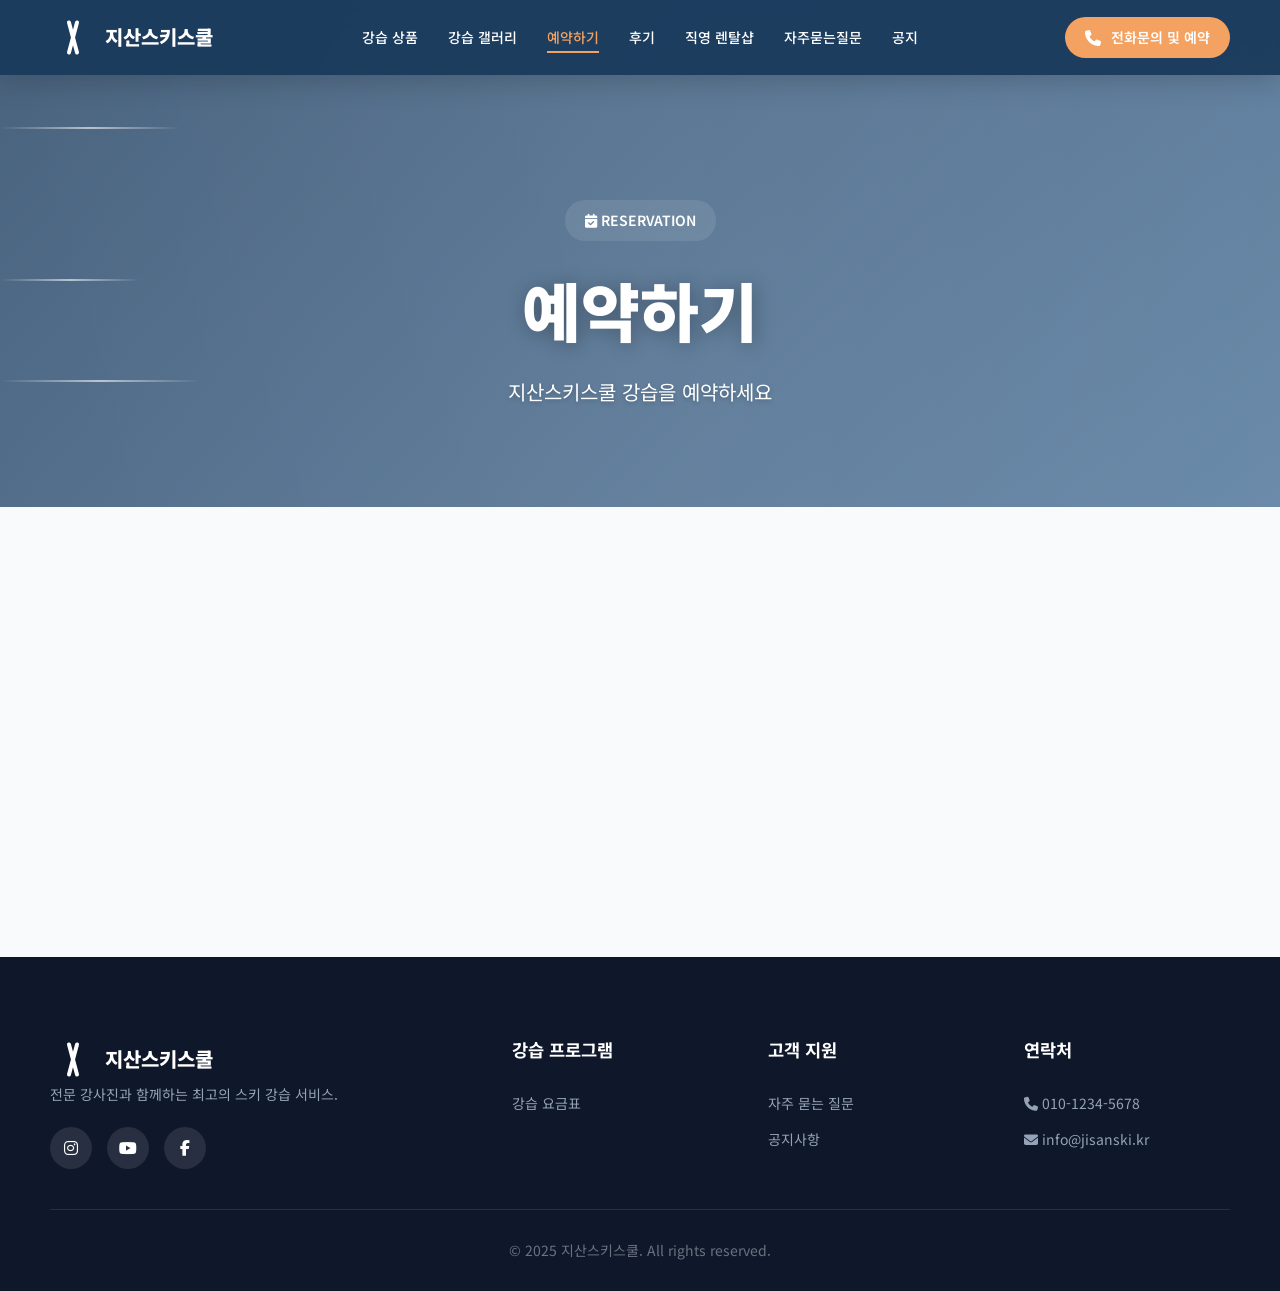
==== commit 9081eb2d: "refactor: Major site update with 지산스키스쿨 branding - Changed brand name from SKI LESSON to 지산스키스쿨 acro" ====
--- a/booking.html
+++ b/booking.html
@@ -3,881 +3,102 @@
 <head>
     <meta charset="UTF-8">
     <meta name="viewport" content="width=device-width, initial-scale=1.0">
-    <title>예약하기 - SKI LESSON</title>
+    <title>예약하기 - 지산스키스쿨</title>
     <link rel="preconnect" href="https://fonts.googleapis.com">
     <link rel="preconnect" href="https://fonts.gstatic.com" crossorigin>
     <link href="https://fonts.googleapis.com/css2?family=Noto+Sans+KR:wght@300;400;500;700;900&family=Montserrat:wght@400;600;700;800;900&display=swap" rel="stylesheet">
     <link rel="stylesheet" href="https://cdnjs.cloudflare.com/ajax/libs/font-awesome/6.4.0/css/all.min.css">
     <link rel="stylesheet" href="css/style.css">
     <style>
+        .page-header {
+            background-image: url('https://images.unsplash.com/photo-1517483000871-1dbf64a6e1c6?w=1920');
+        }
+
         .booking-section {
             padding: var(--spacing-6xl) var(--spacing-3xl);
-            background: var(--color-snow-white);
+            background: var(--bg-snow);
+            min-height: 50vh;
         }
 
         .booking-container {
-            max-width: var(--container-xl);
+            max-width: var(--container-lg);
             margin: 0 auto;
-            display: grid;
-            grid-template-columns: 1fr 400px;
-            gap: var(--spacing-3xl);
-        }
-
-        .booking-form-wrapper {
-            background: white;
-            border-radius: var(--radius-xl);
-            padding: var(--spacing-2xl);
-            box-shadow: var(--shadow-lg);
-        }
-
-        .form-title {
-            font-size: var(--font-size-xl);
-            font-weight: var(--font-weight-bold);
-            color: var(--color-text-dark);
-            margin-bottom: var(--spacing-xl);
-            padding-bottom: var(--spacing-md);
-            border-bottom: 2px solid var(--color-light-gray);
-        }
-
-        .form-step {
-            display: none;
-        }
-
-        .form-step.active {
-            display: block;
-            animation: fadeIn 0.5s ease;
-        }
-
-        .step-indicator {
-            display: flex;
-            justify-content: space-between;
-            margin-bottom: var(--spacing-2xl);
-            position: relative;
-        }
-
-        .step-indicator::before {
-            content: '';
-            position: absolute;
-            top: 20px;
-            left: 40px;
-            right: 40px;
-            height: 3px;
-            background: var(--color-light-gray);
-            z-index: 0;
-        }
-
-        .step {
-            display: flex;
-            flex-direction: column;
-            align-items: center;
-            position: relative;
-            z-index: 1;
-        }
-
-        .step-number {
-            width: 40px;
-            height: 40px;
-            border-radius: var(--radius-circle);
-            background: var(--color-light-gray);
-            color: var(--color-text-light);
-            display: flex;
-            align-items: center;
-            justify-content: center;
-            font-weight: var(--font-weight-bold);
-            margin-bottom: var(--spacing-sm);
-            transition: var(--transition-normal);
-        }
-
-        .step.active .step-number,
-        .step.completed .step-number {
-            background: var(--color-primary);
-            color: white;
-        }
-
-        .step.completed .step-number {
-            background: var(--color-success);
-        }
-
-        .step-label {
-            font-size: var(--font-size-xs);
-            color: var(--color-text-light);
-            font-weight: var(--font-weight-medium);
-        }
-
-        .step.active .step-label {
-            color: var(--color-primary);
-            font-weight: var(--font-weight-bold);
-        }
-
-        .form-row {
-            display: grid;
-            grid-template-columns: 1fr 1fr;
-            gap: var(--spacing-lg);
-        }
-
-        .form-group {
-            margin-bottom: var(--spacing-lg);
-        }
-
-        .form-group.full-width {
-            grid-column: 1 / -1;
-        }
-
-        .form-label {
-            display: block;
-            font-weight: var(--font-weight-semibold);
-            color: var(--color-text-dark);
-            margin-bottom: var(--spacing-sm);
-            font-size: var(--font-size-sm);
-        }
-
-        .form-label .required {
-            color: var(--color-danger);
-        }
-
-        .form-input,
-        .form-select,
-        .form-textarea {
-            width: 100%;
-            padding: var(--spacing-md) var(--spacing-lg);
-            border: 2px solid var(--color-light-gray);
-            border-radius: var(--radius-md);
-            font-family: inherit;
-            font-size: var(--font-size-base);
-            transition: var(--transition-normal);
-            background: white;
-        }
-
-        .form-input:focus,
-        .form-select:focus,
-        .form-textarea:focus {
-            outline: none;
-            border-color: var(--color-primary);
-            box-shadow: 0 0 0 3px rgba(26, 58, 92, 0.1);
-        }
-
-        .form-textarea {
-            min-height: 120px;
-            resize: vertical;
-        }
-
-        /* Lesson Selection Cards */
-        .lesson-options {
-            display: grid;
-            grid-template-columns: repeat(2, 1fr);
-            gap: var(--spacing-md);
-            margin-bottom: var(--spacing-lg);
-        }
-
-        .lesson-option {
-            border: 2px solid var(--color-light-gray);
-            border-radius: var(--radius-lg);
-            padding: var(--spacing-lg);
-            cursor: pointer;
-            transition: var(--transition-normal);
-            position: relative;
-        }
-
-        .lesson-option:hover {
-            border-color: var(--color-primary-light);
-            background: #f8fafc;
-        }
-
-        .lesson-option.selected {
-            border-color: var(--color-primary);
-            background: rgba(26, 58, 92, 0.05);
-        }
-
-        .lesson-option.selected::after {
-            content: '\f00c';
-            font-family: 'Font Awesome 6 Free';
-            font-weight: 900;
-            position: absolute;
-            top: var(--spacing-sm);
-            right: var(--spacing-sm);
-            width: 24px;
-            height: 24px;
-            background: var(--color-success);
-            color: white;
-            border-radius: var(--radius-circle);
-            display: flex;
-            align-items: center;
-            justify-content: center;
-            font-size: var(--font-size-xs);
-        }
-
-        .lesson-option input {
-            display: none;
-        }
-
-        .lesson-option-title {
-            font-weight: var(--font-weight-bold);
-            color: var(--color-text-dark);
-            margin-bottom: var(--spacing-xs);
-        }
-
-        .lesson-option-desc {
-            font-size: var(--font-size-sm);
-            color: var(--color-text-light);
-            margin-bottom: var(--spacing-sm);
-        }
-
-        .lesson-option-price {
-            font-size: var(--font-size-lg);
-            font-weight: var(--font-weight-bold);
-            color: var(--color-primary);
-        }
-
-        /* Calendar Styles */
-        .calendar-container {
-            background: white;
-            border: 2px solid var(--color-light-gray);
-            border-radius: var(--radius-lg);
-            overflow: hidden;
-        }
-
-        .calendar-header {
-            display: flex;
-            justify-content: space-between;
-            align-items: center;
-            padding: var(--spacing-lg);
-            background: var(--color-primary);
-            color: white;
-        }
-
-        .calendar-nav {
-            background: rgba(255, 255, 255, 0.2);
-            border: none;
-            color: white;
-            width: 36px;
-            height: 36px;
-            border-radius: var(--radius-circle);
-            cursor: pointer;
-            transition: var(--transition-normal);
-        }
-
-        .calendar-nav:hover {
-            background: rgba(255, 255, 255, 0.3);
-        }
-
-        .calendar-month {
-            font-weight: var(--font-weight-bold);
-            font-size: var(--font-size-md);
-        }
-
-        .calendar-grid {
-            padding: var(--spacing-md);
-        }
-
-        .calendar-weekdays {
-            display: grid;
-            grid-template-columns: repeat(7, 1fr);
-            text-align: center;
-            margin-bottom: var(--spacing-sm);
-        }
-
-        .weekday {
-            font-size: var(--font-size-sm);
-            font-weight: var(--font-weight-semibold);
-            color: var(--color-text-light);
-            padding: var(--spacing-sm);
-        }
-
-        .calendar-days {
-            display: grid;
-            grid-template-columns: repeat(7, 1fr);
-            gap: var(--spacing-xs);
-        }
-
-        .calendar-day {
-            aspect-ratio: 1;
-            display: flex;
-            align-items: center;
-            justify-content: center;
-            border-radius: var(--radius-sm);
-            cursor: pointer;
-            font-size: var(--font-size-sm);
-            transition: var(--transition-normal);
-        }
-
-        .calendar-day:hover:not(.disabled):not(.empty) {
-            background: var(--color-light-blue);
-            color: var(--color-primary);
-        }
-
-        .calendar-day.selected {
-            background: var(--color-primary);
-            color: white;
-            font-weight: var(--font-weight-bold);
-        }
-
-        .calendar-day.disabled {
-            color: var(--color-light-gray);
-            cursor: not-allowed;
-        }
-
-        .calendar-day.today {
-            border: 2px solid var(--color-accent);
-        }
-
-        /* Time Slots */
-        .time-slots {
-            display: grid;
-            grid-template-columns: repeat(4, 1fr);
-            gap: var(--spacing-sm);
-            margin-top: var(--spacing-lg);
-        }
-
-        .time-slot {
-            padding: var(--spacing-md);
-            border: 2px solid var(--color-light-gray);
-            border-radius: var(--radius-md);
-            text-align: center;
-            cursor: pointer;
-            transition: var(--transition-normal);
-            font-size: var(--font-size-sm);
-        }
-
-        .time-slot:hover:not(.disabled) {
-            border-color: var(--color-primary);
-            background: rgba(26, 58, 92, 0.05);
-        }
-
-        .time-slot.selected {
-            background: var(--color-primary);
-            color: white;
-            border-color: var(--color-primary);
-        }
-
-        .time-slot.disabled {
-            background: var(--color-light-gray);
-            color: var(--color-text-muted);
-            cursor: not-allowed;
-        }
-
-        /* Person Count */
-        .person-counter {
-            display: flex;
-            align-items: center;
-            gap: var(--spacing-md);
-        }
-
-        .counter-btn {
-            width: 40px;
-            height: 40px;
-            border: 2px solid var(--color-light-gray);
-            background: white;
-            border-radius: var(--radius-circle);
-            font-size: var(--font-size-lg);
-            cursor: pointer;
-            transition: var(--transition-normal);
-            display: flex;
-            align-items: center;
-            justify-content: center;
-        }
-
-        .counter-btn:hover:not(:disabled) {
-            border-color: var(--color-primary);
-            background: var(--color-primary);
-            color: white;
-        }
-
-        .counter-btn:disabled {
-            opacity: 0.5;
-            cursor: not-allowed;
-        }
-
-        .counter-value {
-            font-size: var(--font-size-xl);
-            font-weight: var(--font-weight-bold);
-            min-width: 50px;
             text-align: center;
         }
 
-        /* Form Navigation */
-        .form-nav {
-            display: flex;
-            justify-content: space-between;
-            margin-top: var(--spacing-xl);
-            padding-top: var(--spacing-xl);
-            border-top: 1px solid var(--color-light-gray);
+        .booking-placeholder {
+            background: var(--bg-white);
+            padding: var(--spacing-4xl);
+            border-radius: var(--radius-xl);
+            box-shadow: var(--shadow-card);
         }
 
-        .btn-prev {
-            background: white;
-            color: var(--color-text-dark);
-            border: 2px solid var(--color-light-gray);
+        .booking-placeholder i {
+            font-size: 4rem;
+            color: var(--color-light-gray);
+            margin-bottom: var(--spacing-xl);
         }
 
-        .btn-prev:hover {
-            border-color: var(--color-primary);
-            color: var(--color-primary);
-        }
-
-        /* Booking Summary */
-        .booking-summary {
-            background: white;
-            border-radius: var(--radius-xl);
-            padding: var(--spacing-xl);
-            box-shadow: var(--shadow-lg);
-            position: sticky;
-            top: 100px;
-            height: fit-content;
-        }
-
-        .summary-title {
-            font-size: var(--font-size-lg);
-            font-weight: var(--font-weight-bold);
-            color: var(--color-text-dark);
-            margin-bottom: var(--spacing-lg);
-            padding-bottom: var(--spacing-md);
-            border-bottom: 2px solid var(--color-light-gray);
-        }
-
-        .summary-item {
-            display: flex;
-            justify-content: space-between;
-            padding: var(--spacing-md) 0;
-            border-bottom: 1px solid var(--color-light-gray);
-        }
-
-        .summary-item:last-of-type {
-            border-bottom: none;
-        }
-
-        .summary-label {
-            color: var(--color-text-light);
-            font-size: var(--font-size-sm);
-        }
-
-        .summary-value {
-            font-weight: var(--font-weight-semibold);
-            color: var(--color-text-dark);
-        }
-
-        .summary-total {
-            display: flex;
-            justify-content: space-between;
-            padding: var(--spacing-lg) 0;
-            margin-top: var(--spacing-md);
-            border-top: 2px solid var(--color-primary);
-        }
-
-        .summary-total .summary-label {
-            font-size: var(--font-size-md);
-            font-weight: var(--font-weight-bold);
-            color: var(--color-text-dark);
-        }
-
-        .summary-total .summary-value {
+        .booking-placeholder h2 {
             font-size: var(--font-size-xl);
-            color: var(--color-primary);
-        }
-
-        .summary-notice {
-            background: #fef3c7;
-            border-radius: var(--radius-md);
-            padding: var(--spacing-md);
-            margin-top: var(--spacing-lg);
-            font-size: var(--font-size-sm);
-            color: #92400e;
-        }
-
-        .summary-notice i {
-            margin-right: var(--spacing-sm);
-        }
-
-        /* Confirmation Page */
-        .confirmation {
-            text-align: center;
-            padding: var(--spacing-3xl);
-        }
-
-        .confirmation-icon {
-            width: 100px;
-            height: 100px;
-            background: var(--color-success);
-            border-radius: var(--radius-circle);
-            display: flex;
-            align-items: center;
-            justify-content: center;
-            margin: 0 auto var(--spacing-xl);
-            animation: scaleIn 0.5s ease;
-        }
-
-        @keyframes scaleIn {
-            from { transform: scale(0); }
-            to { transform: scale(1); }
-        }
-
-        .confirmation-icon i {
-            font-size: var(--font-size-4xl);
-            color: white;
-        }
-
-        .confirmation h2 {
-            font-size: var(--font-size-2xl);
             color: var(--color-text-dark);
             margin-bottom: var(--spacing-md);
         }
 
-        .confirmation p {
+        .booking-placeholder p {
             color: var(--color-text-light);
             margin-bottom: var(--spacing-xl);
         }
 
-        .booking-number {
-            background: var(--color-snow-white);
-            padding: var(--spacing-lg);
-            border-radius: var(--radius-md);
-            margin-bottom: var(--spacing-xl);
-        }
-
-        .booking-number span {
-            display: block;
-            font-size: var(--font-size-sm);
-            color: var(--color-text-light);
-            margin-bottom: var(--spacing-xs);
-        }
-
-        .booking-number strong {
-            font-size: var(--font-size-xl);
-            color: var(--color-primary);
-            font-family: var(--font-family-heading);
-        }
-
-        /* Agreement Checkbox */
-        .agreement {
-            display: flex;
-            align-items: flex-start;
-            gap: var(--spacing-md);
-            padding: var(--spacing-lg);
-            background: var(--color-snow-white);
-            border-radius: var(--radius-md);
-            margin-bottom: var(--spacing-lg);
-        }
-
-        .agreement input[type="checkbox"] {
-            width: 20px;
-            height: 20px;
-            accent-color: var(--color-primary);
-            margin-top: 2px;
-        }
-
-        .agreement label {
-            font-size: var(--font-size-sm);
-            color: var(--color-text-body);
-            line-height: var(--line-height-relaxed);
-        }
-
-        .agreement label a {
-            color: var(--color-primary);
-            text-decoration: underline;
-        }
-
-        @media (max-width: 992px) {
-            .booking-container {
-                grid-template-columns: 1fr;
-            }
-
-            .booking-summary {
-                position: static;
-            }
-
-            .lesson-options {
-                grid-template-columns: 1fr;
-            }
-
-            .time-slots {
-                grid-template-columns: repeat(3, 1fr);
-            }
-        }
-
         @media (max-width: 768px) {
-            .form-row {
-                grid-template-columns: 1fr;
-            }
-
-            .time-slots {
-                grid-template-columns: repeat(2, 1fr);
-            }
-
-            .step-indicator::before {
-                left: 20px;
-                right: 20px;
+            .booking-section {
+                padding-left: var(--spacing-xl);
+                padding-right: var(--spacing-xl);
             }
         }
     </style>
 </head>
 <body>
-    <div class="loader" id="loader">
-        <div class="loader-spinner"></div>
-    </div>
-
-    <header class="header solid">
-        <a href="index.html" class="logo">
-            <div class="logo-icon"></div>
-            SKI LESSON
-        </a>
+    <header class="header">
+        <a href="index.html" class="logo"><div class="logo-icon"></div>지산스키스쿨</a>
         <nav class="nav" id="nav">
             <a href="products.html">강습 상품</a>
             <a href="gallery.html">강습 갤러리</a>
-            <a href="booking.html" class="nav-btn active">예약하기</a>
+            <a href="booking.html" class="active">예약하기</a>
             <a href="reviews.html">후기</a>
             <a href="rental.html">직영 렌탈샵</a>
             <a href="faq.html">자주묻는질문</a>
             <a href="notice.html">공지</a>
         </nav>
-        <div class="menu-toggle" id="menuToggle">
-            <span></span>
-            <span></span>
-            <span></span>
+        <div class="header-right">
+            <a href="tel:010-1234-5678" class="header-phone"><i class="fas fa-phone"></i><span>전화문의 및 예약</span></a>
+            <div class="menu-toggle" id="menuToggle"><span></span><span></span><span></span></div>
         </div>
     </header>
 
     <section class="page-header">
+        <div class="speed-lines">
+            <div class="speed-line" style="top:25%;width:180px;animation-delay:0s"></div>
+            <div class="speed-line" style="top:55%;width:140px;animation-delay:0.5s"></div>
+            <div class="speed-line" style="top:75%;width:200px;animation-delay:1s"></div>
+        </div>
         <div class="page-header-content">
-            <span class="page-tag"><i class="fas fa-calendar-check"></i> BOOKING</span>
-            <h1 class="page-title">강습 예약하기</h1>
-            <p class="page-subtitle">원하시는 강습을 선택하고 간편하게 예약하세요</p>
+            <span class="page-tag"><i class="fas fa-calendar-check"></i> RESERVATION</span>
+            <h1 class="page-title">예약하기</h1>
+            <p class="page-subtitle">지산스키스쿨 강습을 예약하세요</p>
         </div>
     </section>
 
     <section class="booking-section">
         <div class="booking-container">
-            <div class="booking-form-wrapper">
-                <div class="step-indicator">
-                    <div class="step active" data-step="1">
-                        <div class="step-number">1</div>
-                        <span class="step-label">강습 선택</span>
-                    </div>
-                    <div class="step" data-step="2">
-                        <div class="step-number">2</div>
-                        <span class="step-label">일정 선택</span>
-                    </div>
-                    <div class="step" data-step="3">
-                        <div class="step-number">3</div>
-                        <span class="step-label">정보 입력</span>
-                    </div>
-                    <div class="step" data-step="4">
-                        <div class="step-number">4</div>
-                        <span class="step-label">예약 완료</span>
-                    </div>
-                </div>
-
-                <form id="bookingForm">
-                    <!-- Step 1: Lesson Selection -->
-                    <div class="form-step active" data-step="1">
-                        <h3 class="form-title"><i class="fas fa-skiing"></i> 강습 프로그램 선택</h3>
-
-                        <div class="lesson-options">
-                            <label class="lesson-option">
-                                <input type="radio" name="lesson" value="premium-basic" data-price="250000">
-                                <div class="lesson-option-title">프리미엄 1:1 기초반</div>
-                                <div class="lesson-option-desc">2시간 · 장비대여 포함</div>
-                                <div class="lesson-option-price">₩250,000</div>
-                            </label>
-                            <label class="lesson-option">
-                                <input type="radio" name="lesson" value="premium-intermediate" data-price="380000">
-                                <div class="lesson-option-title">프리미엄 1:1 중급반</div>
-                                <div class="lesson-option-desc">3시간 · 장비+리프트권</div>
-                                <div class="lesson-option-price">₩380,000</div>
-                            </label>
-                            <label class="lesson-option">
-                                <input type="radio" name="lesson" value="group-basic" data-price="150000">
-                                <div class="lesson-option-title">그룹 기초반</div>
-                                <div class="lesson-option-desc">2시간 · 4-6명</div>
-                                <div class="lesson-option-price">₩150,000</div>
-                            </label>
-                            <label class="lesson-option">
-                                <input type="radio" name="lesson" value="alpine" data-price="320000">
-                                <div class="lesson-option-title">알파인 입문</div>
-                                <div class="lesson-option-desc">3시간 · 1-2명</div>
-                                <div class="lesson-option-price">₩320,000</div>
-                            </label>
-                        </div>
-
-                        <div class="form-group">
-                            <label class="form-label">인원 수</label>
-                            <div class="person-counter">
-                                <button type="button" class="counter-btn" id="decreaseBtn" disabled>-</button>
-                                <span class="counter-value" id="personCount">1</span>
-                                <button type="button" class="counter-btn" id="increaseBtn">+</button>
-                                <span style="color: var(--color-text-light); font-size: var(--font-size-sm);">명</span>
-                            </div>
-                        </div>
-
-                        <div class="form-nav">
-                            <div></div>
-                            <button type="button" class="btn btn-primary" onclick="nextStep()">
-                                다음 단계 <i class="fas fa-arrow-right"></i>
-                            </button>
-                        </div>
-                    </div>
-
-                    <!-- Step 2: Date & Time Selection -->
-                    <div class="form-step" data-step="2">
-                        <h3 class="form-title"><i class="fas fa-calendar-alt"></i> 날짜 및 시간 선택</h3>
-
-                        <div class="form-group">
-                            <label class="form-label">날짜 선택 <span class="required">*</span></label>
-                            <div class="calendar-container">
-                                <div class="calendar-header">
-                                    <button type="button" class="calendar-nav" id="prevMonth"><i class="fas fa-chevron-left"></i></button>
-                                    <span class="calendar-month" id="currentMonth">2025년 1월</span>
-                                    <button type="button" class="calendar-nav" id="nextMonth"><i class="fas fa-chevron-right"></i></button>
-                                </div>
-                                <div class="calendar-grid">
-                                    <div class="calendar-weekdays">
-                                        <span class="weekday">일</span>
-                                        <span class="weekday">월</span>
-                                        <span class="weekday">화</span>
-                                        <span class="weekday">수</span>
-                                        <span class="weekday">목</span>
-                                        <span class="weekday">금</span>
-                                        <span class="weekday">토</span>
-                                    </div>
-                                    <div class="calendar-days" id="calendarDays"></div>
-                                </div>
-                            </div>
-                        </div>
-
-                        <div class="form-group">
-                            <label class="form-label">시간 선택 <span class="required">*</span></label>
-                            <div class="time-slots" id="timeSlots">
-                                <div class="time-slot" data-time="09:00">09:00</div>
-                                <div class="time-slot" data-time="10:00">10:00</div>
-                                <div class="time-slot" data-time="11:00">11:00</div>
-                                <div class="time-slot disabled" data-time="12:00">12:00</div>
-                                <div class="time-slot" data-time="13:00">13:00</div>
-                                <div class="time-slot" data-time="14:00">14:00</div>
-                                <div class="time-slot" data-time="15:00">15:00</div>
-                                <div class="time-slot" data-time="16:00">16:00</div>
-                            </div>
-                        </div>
-
-                        <div class="form-nav">
-                            <button type="button" class="btn btn-prev" onclick="prevStep()">
-                                <i class="fas fa-arrow-left"></i> 이전
-                            </button>
-                            <button type="button" class="btn btn-primary" onclick="nextStep()">
-                                다음 단계 <i class="fas fa-arrow-right"></i>
-                            </button>
-                        </div>
-                    </div>
-
-                    <!-- Step 3: Personal Information -->
-                    <div class="form-step" data-step="3">
-                        <h3 class="form-title"><i class="fas fa-user"></i> 예약자 정보</h3>
-
-                        <div class="form-row">
-                            <div class="form-group">
-                                <label class="form-label">이름 <span class="required">*</span></label>
-                                <input type="text" class="form-input" id="name" placeholder="홍길동" required>
-                            </div>
-                            <div class="form-group">
-                                <label class="form-label">연락처 <span class="required">*</span></label>
-                                <input type="tel" class="form-input" id="phone" placeholder="010-1234-5678" required>
-                            </div>
-                        </div>
-
-                        <div class="form-group">
-                            <label class="form-label">이메일 <span class="required">*</span></label>
-                            <input type="email" class="form-input" id="email" placeholder="example@email.com" required>
-                        </div>
-
-                        <div class="form-group">
-                            <label class="form-label">스키 경력</label>
-                            <select class="form-select" id="experience">
-                                <option value="">선택해주세요</option>
-                                <option value="none">처음입니다</option>
-                                <option value="beginner">1-2회 경험</option>
-                                <option value="intermediate">3-5회 경험</option>
-                                <option value="advanced">5회 이상</option>
-                            </select>
-                        </div>
-
-                        <div class="form-group">
-                            <label class="form-label">요청사항</label>
-                            <textarea class="form-textarea" id="requests" placeholder="특별히 요청하실 사항이 있으시면 적어주세요."></textarea>
-                        </div>
-
-                        <div class="agreement">
-                            <input type="checkbox" id="agreeTerms" required>
-                            <label for="agreeTerms">
-                                <a href="#">개인정보 수집 및 이용</a>에 동의하며,
-                                <a href="#">예약 취소 및 환불 정책</a>을 확인하였습니다.
-                            </label>
-                        </div>
-
-                        <div class="form-nav">
-                            <button type="button" class="btn btn-prev" onclick="prevStep()">
-                                <i class="fas fa-arrow-left"></i> 이전
-                            </button>
-                            <button type="submit" class="btn btn-primary">
-                                <i class="fas fa-check"></i> 예약 완료하기
-                            </button>
-                        </div>
-                    </div>
-
-                    <!-- Step 4: Confirmation -->
-                    <div class="form-step" data-step="4">
-                        <div class="confirmation">
-                            <div class="confirmation-icon">
-                                <i class="fas fa-check"></i>
-                            </div>
-                            <h2>예약이 완료되었습니다!</h2>
-                            <p>입력하신 이메일로 예약 확인서가 발송됩니다.</p>
-                            <div class="booking-number">
-                                <span>예약번호</span>
-                                <strong id="bookingNumber">SKI-20250115-0001</strong>
-                            </div>
-                            <a href="index.html" class="btn btn-primary">
-                                <i class="fas fa-home"></i> 홈으로 돌아가기
-                            </a>
-                        </div>
-                    </div>
-                </form>
-            </div>
-
-            <aside class="booking-summary">
-                <h3 class="summary-title"><i class="fas fa-receipt"></i> 예약 정보</h3>
-                <div class="summary-item">
-                    <span class="summary-label">강습 프로그램</span>
-                    <span class="summary-value" id="summaryLesson">-</span>
-                </div>
-                <div class="summary-item">
-                    <span class="summary-label">인원</span>
-                    <span class="summary-value" id="summaryPerson">1명</span>
-                </div>
-                <div class="summary-item">
-                    <span class="summary-label">날짜</span>
-                    <span class="summary-value" id="summaryDate">-</span>
-                </div>
-                <div class="summary-item">
-                    <span class="summary-label">시간</span>
-                    <span class="summary-value" id="summaryTime">-</span>
-                </div>
-                <div class="summary-total">
-                    <span class="summary-label">총 결제금액</span>
-                    <span class="summary-value" id="summaryTotal">₩0</span>
-                </div>
-                <div class="summary-notice">
-                    <i class="fas fa-info-circle"></i>
-                    예약 후 24시간 이내에 확정 연락을 드립니다.
-                    취소는 3일 전까지 무료입니다.
-                </div>
-            </aside>
+            <!-- 예약 내용이 들어갈 영역입니다 -->
         </div>
     </section>
 
     <footer class="footer">
         <div class="footer-content">
             <div class="footer-brand">
-                <a href="index.html" class="logo">
-                    <div class="logo-icon"></div>
-                    SKI LESSON
-                </a>
+                <a href="index.html" class="logo"><div class="logo-icon"></div>지산스키스쿨</a>
                 <p>전문 강사진과 함께하는 최고의 스키 강습 서비스.</p>
                 <div class="social-links">
                     <a href="#"><i class="fab fa-instagram"></i></a>
@@ -885,260 +106,15 @@
                     <a href="#"><i class="fab fa-facebook-f"></i></a>
                 </div>
             </div>
-            <div class="footer-column">
-                <h4>강습 프로그램</h4>
-                <ul>
-                    <li><a href="products.html">프리미엄 강습</a></li>
-                    <li><a href="products.html">시즌 강습</a></li>
-                    <li><a href="products.html">알파인 강습</a></li>
-                </ul>
-            </div>
-            <div class="footer-column">
-                <h4>고객 지원</h4>
-                <ul>
-                    <li><a href="faq.html">자주 묻는 질문</a></li>
-                    <li><a href="notice.html">공지사항</a></li>
-                </ul>
-            </div>
-            <div class="footer-column">
-                <h4>연락처</h4>
-                <ul>
-                    <li><i class="fas fa-phone"></i> 02-1234-5678</li>
-                    <li><i class="fas fa-envelope"></i> info@skilesson.kr</li>
-                </ul>
-            </div>
+            <div class="footer-column"><h4>강습 프로그램</h4><ul><li><a href="products.html">강습 요금표</a></li></ul></div>
+            <div class="footer-column"><h4>고객 지원</h4><ul><li><a href="faq.html">자주 묻는 질문</a></li><li><a href="notice.html">공지사항</a></li></ul></div>
+            <div class="footer-column"><h4>연락처</h4><ul><li><i class="fas fa-phone"></i> 010-1234-5678</li><li><i class="fas fa-envelope"></i> info@jisanski.kr</li></ul></div>
         </div>
-        <div class="footer-bottom">
-            <p>&copy; 2025 SKI LESSON. All rights reserved.</p>
-        </div>
+        <div class="footer-bottom"><p>&copy; 2025 지산스키스쿨. All rights reserved.</p></div>
     </footer>
 
     <script>
-        // Loader
-        window.addEventListener('load', () => {
-            setTimeout(() => document.getElementById('loader').classList.add('hidden'), 500);
-        });
-
-        // Mobile Menu
-        document.getElementById('menuToggle').addEventListener('click', () => {
-            document.getElementById('nav').classList.toggle('active');
-        });
-
-        // Booking State
-        let bookingData = {
-            lesson: null,
-            lessonName: '',
-            price: 0,
-            persons: 1,
-            date: null,
-            time: null
-        };
-
-        let currentStep = 1;
-        let currentMonth = new Date();
-
-        // Lesson Selection
-        document.querySelectorAll('.lesson-option').forEach(option => {
-            option.addEventListener('click', function() {
-                document.querySelectorAll('.lesson-option').forEach(o => o.classList.remove('selected'));
-                this.classList.add('selected');
-                const input = this.querySelector('input');
-                input.checked = true;
-                bookingData.lesson = input.value;
-                bookingData.lessonName = this.querySelector('.lesson-option-title').textContent;
-                bookingData.price = parseInt(input.dataset.price);
-                updateSummary();
-            });
-        });
-
-        // Person Counter
-        const personCount = document.getElementById('personCount');
-        const decreaseBtn = document.getElementById('decreaseBtn');
-        const increaseBtn = document.getElementById('increaseBtn');
-
-        decreaseBtn.addEventListener('click', () => {
-            if (bookingData.persons > 1) {
-                bookingData.persons--;
-                personCount.textContent = bookingData.persons;
-                decreaseBtn.disabled = bookingData.persons <= 1;
-                updateSummary();
-            }
-        });
-
-        increaseBtn.addEventListener('click', () => {
-            if (bookingData.persons < 6) {
-                bookingData.persons++;
-                personCount.textContent = bookingData.persons;
-                decreaseBtn.disabled = false;
-                increaseBtn.disabled = bookingData.persons >= 6;
-                updateSummary();
-            }
-        });
-
-        // Calendar
-        function renderCalendar() {
-            const year = currentMonth.getFullYear();
-            const month = currentMonth.getMonth();
-            const today = new Date();
-
-            document.getElementById('currentMonth').textContent =
-                `${year}년 ${month + 1}월`;
-
-            const firstDay = new Date(year, month, 1).getDay();
-            const lastDate = new Date(year, month + 1, 0).getDate();
-
-            let html = '';
-
-            for (let i = 0; i < firstDay; i++) {
-                html += '<div class="calendar-day empty"></div>';
-            }
-
-            for (let day = 1; day <= lastDate; day++) {
-                const date = new Date(year, month, day);
-                const isPast = date < new Date(today.getFullYear(), today.getMonth(), today.getDate());
-                const isToday = date.toDateString() === today.toDateString();
-                const isSelected = bookingData.date &&
-                    date.toDateString() === bookingData.date.toDateString();
-
-                let classes = 'calendar-day';
-                if (isPast) classes += ' disabled';
-                if (isToday) classes += ' today';
-                if (isSelected) classes += ' selected';
-
-                html += `<div class="${classes}" data-date="${year}-${month+1}-${day}">${day}</div>`;
-            }
-
-            document.getElementById('calendarDays').innerHTML = html;
-
-            document.querySelectorAll('.calendar-day:not(.disabled):not(.empty)').forEach(day => {
-                day.addEventListener('click', function() {
-                    document.querySelectorAll('.calendar-day').forEach(d => d.classList.remove('selected'));
-                    this.classList.add('selected');
-                    const [y, m, d] = this.dataset.date.split('-');
-                    bookingData.date = new Date(y, m - 1, d);
-                    updateSummary();
-                });
-            });
-        }
-
-        document.getElementById('prevMonth').addEventListener('click', () => {
-            currentMonth.setMonth(currentMonth.getMonth() - 1);
-            renderCalendar();
-        });
-
-        document.getElementById('nextMonth').addEventListener('click', () => {
-            currentMonth.setMonth(currentMonth.getMonth() + 1);
-            renderCalendar();
-        });
-
-        renderCalendar();
-
-        // Time Slots
-        document.querySelectorAll('.time-slot:not(.disabled)').forEach(slot => {
-            slot.addEventListener('click', function() {
-                document.querySelectorAll('.time-slot').forEach(s => s.classList.remove('selected'));
-                this.classList.add('selected');
-                bookingData.time = this.dataset.time;
-                updateSummary();
-            });
-        });
-
-        // Update Summary
-        function updateSummary() {
-            document.getElementById('summaryLesson').textContent =
-                bookingData.lessonName || '-';
-            document.getElementById('summaryPerson').textContent =
-                bookingData.persons + '명';
-            document.getElementById('summaryDate').textContent =
-                bookingData.date ?
-                `${bookingData.date.getFullYear()}.${bookingData.date.getMonth()+1}.${bookingData.date.getDate()}` : '-';
-            document.getElementById('summaryTime').textContent =
-                bookingData.time || '-';
-
-            const total = bookingData.price * bookingData.persons;
-            document.getElementById('summaryTotal').textContent =
-                '₩' + total.toLocaleString();
-        }
-
-        // Step Navigation
-        function updateSteps() {
-            document.querySelectorAll('.step').forEach((step, index) => {
-                step.classList.remove('active', 'completed');
-                if (index + 1 < currentStep) {
-                    step.classList.add('completed');
-                } else if (index + 1 === currentStep) {
-                    step.classList.add('active');
-                }
-            });
-
-            document.querySelectorAll('.form-step').forEach(step => {
-                step.classList.remove('active');
-                if (parseInt(step.dataset.step) === currentStep) {
-                    step.classList.add('active');
-                }
-            });
-        }
-
-        function nextStep() {
-            if (currentStep === 1 && !bookingData.lesson) {
-                alert('강습 프로그램을 선택해주세요.');
-                return;
-            }
-            if (currentStep === 2 && (!bookingData.date || !bookingData.time)) {
-                alert('날짜와 시간을 선택해주세요.');
-                return;
-            }
-            if (currentStep < 4) {
-                currentStep++;
-                updateSteps();
-            }
-        }
-
-        function prevStep() {
-            if (currentStep > 1) {
-                currentStep--;
-                updateSteps();
-            }
-        }
-
-        // Form Submit
-        document.getElementById('bookingForm').addEventListener('submit', function(e) {
-            e.preventDefault();
-
-            const name = document.getElementById('name').value;
-            const phone = document.getElementById('phone').value;
-            const email = document.getElementById('email').value;
-            const agreed = document.getElementById('agreeTerms').checked;
-
-            if (!name || !phone || !email) {
-                alert('필수 정보를 모두 입력해주세요.');
-                return;
-            }
-
-            if (!agreed) {
-                alert('약관에 동의해주세요.');
-                return;
-            }
-
-            // Generate booking number
-            const now = new Date();
-            const bookingNum = `SKI-${now.getFullYear()}${String(now.getMonth()+1).padStart(2,'0')}${String(now.getDate()).padStart(2,'0')}-${String(Math.floor(Math.random()*9999)).padStart(4,'0')}`;
-            document.getElementById('bookingNumber').textContent = bookingNum;
-
-            currentStep = 4;
-            updateSteps();
-
-            // In real implementation, send to server
-            console.log('Booking Data:', {
-                ...bookingData,
-                name,
-                phone,
-                email,
-                experience: document.getElementById('experience').value,
-                requests: document.getElementById('requests').value,
-                bookingNumber: bookingNum
-            });
-        });
+        document.getElementById('menuToggle').addEventListener('click', () => document.getElementById('nav').classList.toggle('active'));
     </script>
 </body>
 </html>
--- a/css/style.css
+++ b/css/style.css
@@ -1,5 +1,5 @@
 /* ========================================
-   SKI LESSON - Shared CSS Variables & Styles
+   지산스키스쿨 - Shared CSS Variables & Styles
    ======================================== */
 
 :root {
@@ -13,6 +13,10 @@
     --color-accent-hover: #e76f51;
     --color-accent-light: #f8c291;
 
+    --color-gradient-start: #ff6b35;
+    --color-gradient-end: #f7c531;
+    --color-header-gradient: linear-gradient(135deg, #ff6b35 0%, #f7c531 100%);
+
     --color-success: #22c55e;
     --color-success-dark: #16a34a;
     --color-warning: #eab308;
@@ -26,9 +30,11 @@
     --color-alpine-purple: #8b5cf6;
 
     --color-snow-white: #f8fafc;
+    --color-white: #ffffff;
     --color-light-blue: #89c4e8;
     --color-light-gray: #e5e7eb;
     --color-medium-gray: #9ca3af;
+    --color-dark-gray: #374151;
 
     --color-text-dark: #1a1a2e;
     --color-text-body: #374151;
@@ -38,6 +44,21 @@
     --color-footer-bg: #0f172a;
     --color-overlay: rgba(26, 58, 92, 0.7);
     --color-overlay-dark: rgba(0, 0, 0, 0.5);
+    --color-overlay-light: rgba(255, 255, 255, 0.1);
+
+    --color-table-header-bg: linear-gradient(135deg, #ff6b35 0%, #f7c531 100%);
+    --color-table-row-hover: #fff5f0;
+    --color-table-border: #f0f0f0;
+
+    /* ===== Background Colors ===== */
+    --bg-primary: var(--color-primary);
+    --bg-secondary: var(--color-secondary);
+    --bg-accent: var(--color-accent);
+    --bg-white: var(--color-white);
+    --bg-snow: var(--color-snow-white);
+    --bg-dark: var(--color-footer-bg);
+    --bg-gradient-hero: linear-gradient(135deg, var(--color-primary) 0%, var(--color-primary-light) 100%);
+    --bg-gradient-accent: linear-gradient(135deg, var(--color-accent) 0%, var(--color-accent-hover) 100%);
 
     /* ===== Typography ===== */
     --font-family-primary: 'Noto Sans KR', -apple-system, BlinkMacSystemFont, sans-serif;
@@ -81,6 +102,7 @@
     --spacing-6xl: 100px;
 
     /* ===== Border Radius ===== */
+    --radius-none: 0;
     --radius-xs: 4px;
     --radius-sm: 8px;
     --radius-md: 12px;
@@ -91,7 +113,9 @@
     --radius-full: 50px;
     --radius-circle: 50%;
 
-    /* ===== Shadows ===== */
+    /* ===== Box Shadows ===== */
+    --shadow-none: none;
+    --shadow-xs: 0 1px 3px rgba(0, 0, 0, 0.05);
     --shadow-sm: 0 2px 10px rgba(0, 0, 0, 0.05);
     --shadow-md: 0 5px 20px rgba(0, 0, 0, 0.08);
     --shadow-lg: 0 10px 40px rgba(0, 0, 0, 0.1);
@@ -99,6 +123,17 @@
     --shadow-2xl: 0 30px 80px rgba(0, 0, 0, 0.2);
     --shadow-accent: 0 5px 20px rgba(244, 162, 97, 0.4);
     --shadow-primary: 0 5px 20px rgba(26, 58, 92, 0.3);
+    --shadow-card: 0 10px 30px rgba(0, 0, 0, 0.08);
+    --shadow-card-hover: 0 20px 50px rgba(0, 0, 0, 0.15);
+    --shadow-header: 0 4px 30px rgba(0, 0, 0, 0.2);
+    --shadow-button: 0 4px 15px rgba(0, 0, 0, 0.2);
+
+    /* ===== Text Shadows ===== */
+    --text-shadow-none: none;
+    --text-shadow-sm: 0 1px 2px rgba(0, 0, 0, 0.1);
+    --text-shadow-md: 0 2px 4px rgba(0, 0, 0, 0.2);
+    --text-shadow-lg: 0 4px 8px rgba(0, 0, 0, 0.3);
+    --text-shadow-hero: 2px 2px 20px rgba(0, 0, 0, 0.3);
 
     /* ===== Transitions ===== */
     --transition-fast: 0.2s ease;
@@ -139,7 +174,7 @@
     font-size: var(--font-size-base);
     line-height: var(--line-height-normal);
     color: var(--color-text-body);
-    background: var(--color-snow-white);
+    background: var(--bg-snow);
     overflow-x: hidden;
 }
 
@@ -165,7 +200,7 @@
     list-style: none;
 }
 
-/* ===== Header ===== */
+/* ===== Header - New Layout ===== */
 .header {
     position: fixed;
     top: 0;
@@ -176,30 +211,31 @@
     display: flex;
     justify-content: space-between;
     align-items: center;
+    background: rgba(26, 58, 92, 0.95);
+    backdrop-filter: blur(10px);
+    box-shadow: var(--shadow-header);
     transition: var(--transition-cubic);
 }
 
 .header.scrolled,
 .header.solid {
-    background: rgba(26, 58, 92, 0.95);
-    backdrop-filter: blur(10px);
     padding: var(--spacing-sm) var(--spacing-3xl);
-    box-shadow: 0 4px 30px rgba(0, 0, 0, 0.2);
 }
 
 .logo {
     display: flex;
     align-items: center;
     gap: var(--spacing-sm);
-    color: white;
+    color: var(--color-white);
     font-family: var(--font-family-heading);
     font-weight: var(--font-weight-extrabold);
-    font-size: var(--font-size-xl);
+    font-size: var(--font-size-lg);
+    flex-shrink: 0;
 }
 
 .logo-icon {
-    width: 50px;
-    height: 50px;
+    width: 45px;
+    height: 45px;
     position: relative;
 }
 
@@ -207,10 +243,10 @@
 .logo-icon::after {
     content: '';
     position: absolute;
-    background: white;
-    border-radius: 2px;
+    background: var(--color-white);
+    border-radius: var(--radius-xs);
     width: 4px;
-    height: 40px;
+    height: 35px;
     top: 5px;
     left: 50%;
 }
@@ -224,13 +260,16 @@
 }
 
 .nav {
+    position: absolute;
+    left: 50%;
+    transform: translateX(-50%);
     display: flex;
-    gap: var(--spacing-lg);
+    gap: var(--spacing-xl);
     align-items: center;
 }
 
 .nav a {
-    color: white;
+    color: var(--color-white);
     font-weight: var(--font-weight-medium);
     font-size: var(--font-size-sm);
     position: relative;
@@ -258,22 +297,34 @@
     color: var(--color-accent);
 }
 
-.nav-btn {
-    background: var(--color-accent) !important;
-    color: white !important;
-    padding: var(--spacing-md) var(--spacing-xl) !important;
-    border-radius: var(--radius-3xl);
-    font-weight: var(--font-weight-semibold) !important;
-}
-
-.nav-btn:hover {
-    background: var(--color-accent-hover) !important;
+.header-right {
+    display: flex;
+    align-items: center;
+    gap: var(--spacing-md);
+    flex-shrink: 0;
+}
+
+.header-phone {
+    display: flex;
+    align-items: center;
+    gap: var(--spacing-sm);
+    color: var(--color-white);
+    font-weight: var(--font-weight-semibold);
+    font-size: var(--font-size-sm);
+    padding: var(--spacing-sm) var(--spacing-lg);
+    background: var(--color-accent);
+    border-radius: var(--radius-full);
+    transition: var(--transition-normal);
+}
+
+.header-phone:hover {
+    background: var(--color-accent-hover);
     transform: translateY(-2px);
     box-shadow: var(--shadow-accent);
 }
 
-.nav-btn::after {
-    display: none !important;
+.header-phone i {
+    font-size: var(--font-size-base);
 }
 
 .menu-toggle {
@@ -287,8 +338,8 @@
 .menu-toggle span {
     width: 25px;
     height: 3px;
-    background: white;
-    border-radius: 3px;
+    background: var(--color-white);
+    border-radius: var(--radius-xs);
     transition: var(--transition-normal);
 }
 
@@ -305,11 +356,12 @@
     transition: var(--transition-cubic);
     cursor: pointer;
     border: none;
+    box-shadow: var(--shadow-button);
 }
 
 .btn-primary {
-    background: var(--color-accent);
-    color: white;
+    background: var(--bg-accent);
+    color: var(--color-white);
 }
 
 .btn-primary:hover {
@@ -320,36 +372,47 @@
 
 .btn-secondary {
     background: transparent;
-    color: white;
-    border: 2px solid white;
+    color: var(--color-white);
+    border: 2px solid var(--color-white);
 }
 
 .btn-secondary:hover {
-    background: white;
+    background: var(--color-white);
     color: var(--color-primary);
     transform: translateY(-3px);
 }
 
 .btn-white {
-    background: white;
+    background: var(--color-white);
     color: var(--color-primary);
 }
 
 .btn-white:hover {
-    background: var(--color-snow-white);
+    background: var(--bg-snow);
     transform: translateY(-3px);
     box-shadow: 0 10px 30px rgba(255, 255, 255, 0.3);
+}
+
+.btn-accent {
+    background: var(--color-accent);
+    color: var(--color-white);
+}
+
+.btn-accent:hover {
+    background: var(--color-accent-hover);
+    transform: translateY(-3px);
 }
 
 .btn-outline {
     background: transparent;
     color: var(--color-primary);
     border: 2px solid var(--color-primary);
+    box-shadow: var(--shadow-none);
 }
 
 .btn-outline:hover {
     background: var(--color-primary);
-    color: white;
+    color: var(--color-white);
     transform: translateY(-3px);
 }
 
@@ -363,14 +426,16 @@
     font-size: var(--font-size-sm);
 }
 
-/* ===== Page Header ===== */
+/* ===== Page Header with Image Background ===== */
 .page-header {
-    padding: 180px var(--spacing-3xl) var(--spacing-6xl);
-    background: linear-gradient(135deg, var(--color-primary) 0%, var(--color-primary-light) 100%);
+    padding: 200px var(--spacing-3xl) var(--spacing-6xl);
     position: relative;
     overflow: hidden;
     text-align: center;
-    color: white;
+    color: var(--color-white);
+    background-size: cover;
+    background-position: center;
+    background-attachment: fixed;
 }
 
 .page-header::before {
@@ -380,38 +445,92 @@
     left: 0;
     width: 100%;
     height: 100%;
-    background: url("data:image/svg+xml,%3Csvg width='60' height='60' viewBox='0 0 60 60' xmlns='http://www.w3.org/2000/svg'%3E%3Cg fill='none' fill-rule='evenodd'%3E%3Cg fill='%23ffffff' fill-opacity='0.05'%3E%3Cpath d='M36 34v-4h-2v4h-4v2h4v4h2v-4h4v-2h-4zm0-30V0h-2v4h-4v2h4v4h2V6h4V4h-4zM6 34v-4H4v4H0v2h4v4h2v-4h4v-2H6zM6 4V0H4v4H0v2h4v4h2V6h4V4H6z'/%3E%3C/g%3E%3C/g%3E%3C/svg%3E");
+    background: linear-gradient(135deg, rgba(26, 58, 92, 0.85) 0%, rgba(45, 90, 135, 0.75) 100%);
+    z-index: 1;
+}
+
+.page-header::after {
+    content: '';
+    position: absolute;
+    top: 0;
+    left: -100%;
+    width: 300%;
+    height: 100%;
+    background: linear-gradient(90deg, transparent, rgba(255,255,255,0.1), transparent);
+    animation: speedLine 3s ease-in-out infinite;
+    z-index: 2;
+}
+
+@keyframes speedLine {
+    0% { transform: translateX(0); }
+    100% { transform: translateX(50%); }
 }
 
 .page-header-content {
     position: relative;
-    z-index: 1;
+    z-index: 3;
 }
 
 .page-tag {
     display: inline-block;
-    background: rgba(255, 255, 255, 0.2);
+    background: var(--color-overlay-light);
     padding: var(--spacing-sm) var(--spacing-lg);
     border-radius: var(--radius-xl);
     font-size: var(--font-size-sm);
     font-weight: var(--font-weight-semibold);
     margin-bottom: var(--spacing-lg);
-    animation: fadeInDown 0.8s ease;
+    animation: slideInDown 0.6s ease;
+    backdrop-filter: blur(5px);
 }
 
 .page-title {
     font-size: clamp(var(--font-size-3xl), 5vw, var(--font-size-5xl));
     font-weight: var(--font-weight-black);
     margin-bottom: var(--spacing-lg);
-    animation: fadeInUp 0.8s ease 0.2s both;
+    animation: slideInUp 0.6s ease 0.1s both;
+    text-shadow: var(--text-shadow-hero);
 }
 
 .page-subtitle {
     font-size: var(--font-size-lg);
-    opacity: 0.9;
+    opacity: 0.95;
     max-width: 600px;
     margin: 0 auto;
-    animation: fadeInUp 0.8s ease 0.4s both;
+    animation: slideInUp 0.6s ease 0.2s both;
+    text-shadow: var(--text-shadow-md);
+}
+
+/* Speed effect elements */
+.speed-lines {
+    position: absolute;
+    top: 0;
+    left: 0;
+    width: 100%;
+    height: 100%;
+    pointer-events: none;
+    z-index: 2;
+    overflow: hidden;
+}
+
+.speed-line {
+    position: absolute;
+    height: 2px;
+    background: linear-gradient(90deg, transparent, rgba(255,255,255,0.6), transparent);
+    animation: speedMove 1.5s ease-out infinite;
+}
+
+@keyframes speedMove {
+    0% {
+        transform: translateX(-100%);
+        opacity: 0;
+    }
+    50% {
+        opacity: 1;
+    }
+    100% {
+        transform: translateX(200%);
+        opacity: 0;
+    }
 }
 
 /* ===== Section Styles ===== */
@@ -426,8 +545,8 @@
 
 .section-tag {
     display: inline-block;
-    background: linear-gradient(135deg, var(--color-primary), var(--color-primary-light));
-    color: white;
+    background: var(--bg-gradient-hero);
+    color: var(--color-white);
     padding: var(--spacing-sm) var(--spacing-lg);
     border-radius: var(--radius-xl);
     font-size: var(--font-size-xs);
@@ -451,22 +570,22 @@
 
 /* ===== Cards ===== */
 .card {
-    background: white;
+    background: var(--bg-white);
     border-radius: var(--radius-xl);
-    box-shadow: var(--shadow-md);
+    box-shadow: var(--shadow-card);
     overflow: hidden;
     transition: var(--transition-cubic);
 }
 
 .card:hover {
     transform: translateY(-10px);
-    box-shadow: var(--shadow-xl);
+    box-shadow: var(--shadow-card-hover);
 }
 
 /* ===== Footer ===== */
 .footer {
-    background: var(--color-footer-bg);
-    color: white;
+    background: var(--bg-dark);
+    color: var(--color-white);
     padding: var(--spacing-5xl) var(--spacing-3xl) var(--spacing-xl);
 }
 
@@ -483,6 +602,7 @@
     color: var(--color-text-muted);
     line-height: var(--line-height-loose);
     margin-bottom: var(--spacing-lg);
+    font-size: var(--font-size-sm);
 }
 
 .social-links {
@@ -491,14 +611,15 @@
 }
 
 .social-links a {
-    width: 45px;
-    height: 45px;
-    background: rgba(255, 255, 255, 0.1);
+    width: 42px;
+    height: 42px;
+    background: var(--color-overlay-light);
     border-radius: var(--radius-circle);
     display: flex;
     align-items: center;
     justify-content: center;
-    color: white;
+    color: var(--color-white);
+    font-size: var(--font-size-base);
 }
 
 .social-links a:hover {
@@ -516,8 +637,10 @@
     margin-bottom: var(--spacing-md);
 }
 
-.footer-column ul a {
+.footer-column ul a,
+.footer-column ul li {
     color: var(--color-text-muted);
+    font-size: var(--font-size-sm);
 }
 
 .footer-column ul a:hover {
@@ -525,47 +648,18 @@
 }
 
 .footer-bottom {
-    border-top: 1px solid rgba(255, 255, 255, 0.1);
+    border-top: 1px solid var(--color-overlay-light);
     padding-top: var(--spacing-xl);
     text-align: center;
     color: var(--color-text-light);
     font-size: var(--font-size-sm);
 }
 
-/* ===== Loader ===== */
-.loader {
-    position: fixed;
-    top: 0;
-    left: 0;
-    width: 100%;
-    height: 100%;
-    background: var(--color-primary);
-    z-index: var(--z-loader);
-    display: flex;
-    align-items: center;
-    justify-content: center;
-    transition: opacity 0.5s ease, visibility 0.5s ease;
-}
-
-.loader.hidden {
-    opacity: 0;
-    visibility: hidden;
-}
-
-.loader-spinner {
-    width: 60px;
-    height: 60px;
-    border: 4px solid rgba(255, 255, 255, 0.3);
-    border-top-color: white;
-    border-radius: var(--radius-circle);
-    animation: spin 1s linear infinite;
-}
-
 /* ===== Animations ===== */
-@keyframes fadeInDown {
+@keyframes slideInDown {
     from {
         opacity: 0;
-        transform: translateY(-30px);
+        transform: translateY(-40px);
     }
     to {
         opacity: 1;
@@ -573,10 +667,10 @@
     }
 }
 
-@keyframes fadeInUp {
+@keyframes slideInUp {
     from {
         opacity: 0;
-        transform: translateY(30px);
+        transform: translateY(40px);
     }
     to {
         opacity: 1;
@@ -601,6 +695,17 @@
 @keyframes pulse {
     0%, 100% { transform: scale(1); }
     50% { transform: scale(1.05); }
+}
+
+@keyframes zoomIn {
+    from {
+        opacity: 0;
+        transform: scale(0.95);
+    }
+    to {
+        opacity: 1;
+        transform: scale(1);
+    }
 }
 
 /* ===== Animation Classes ===== */
@@ -635,6 +740,17 @@
 .slide-in-right.visible {
     opacity: 1;
     transform: translateX(0);
+}
+
+.zoom-in {
+    opacity: 0;
+    transform: scale(0.95);
+    transition: var(--transition-slower);
+}
+
+.zoom-in.visible {
+    opacity: 1;
+    transform: scale(1);
 }
 
 /* ===== Form Styles ===== */
@@ -660,7 +776,7 @@
     font-family: inherit;
     font-size: var(--font-size-base);
     transition: var(--transition-normal);
-    background: white;
+    background: var(--bg-white);
 }
 
 .form-input:focus,
@@ -676,7 +792,55 @@
     resize: vertical;
 }
 
+/* ===== Table Styles ===== */
+.price-table {
+    width: 100%;
+    border-collapse: collapse;
+    background: var(--bg-white);
+    border-radius: var(--radius-lg);
+    overflow: hidden;
+    box-shadow: var(--shadow-card);
+}
+
+.price-table thead {
+    background: var(--color-table-header-bg);
+}
+
+.price-table th {
+    padding: var(--spacing-lg) var(--spacing-md);
+    text-align: center;
+    font-weight: var(--font-weight-bold);
+    font-size: var(--font-size-base);
+    color: var(--color-white);
+}
+
+.price-table td {
+    padding: var(--spacing-lg) var(--spacing-md);
+    text-align: center;
+    border-bottom: 1px solid var(--color-table-border);
+    font-size: var(--font-size-sm);
+    color: var(--color-text-dark);
+}
+
+.price-table tbody tr {
+    transition: var(--transition-normal);
+}
+
+.price-table tbody tr:hover {
+    background: var(--color-table-row-hover);
+}
+
+.price-table tbody tr:last-child td {
+    border-bottom: none;
+}
+
 /* ===== Responsive ===== */
+@media (max-width: 1200px) {
+    .nav {
+        gap: var(--spacing-lg);
+    }
+}
+
 @media (max-width: 992px) {
     .menu-toggle {
         display: flex;
@@ -695,6 +859,8 @@
         gap: var(--spacing-xl);
         padding: var(--spacing-3xl);
         transition: right var(--transition-cubic);
+        left: auto;
+        transform: none;
     }
 
     .nav.active {
@@ -709,6 +875,17 @@
     .header.scrolled,
     .header.solid {
         padding: var(--spacing-md) var(--spacing-xl);
+    }
+
+    .header-phone span {
+        display: none;
+    }
+
+    .header-phone {
+        padding: var(--spacing-sm);
+        width: 40px;
+        height: 40px;
+        justify-content: center;
     }
 
     .footer-content {
@@ -724,6 +901,11 @@
         padding-right: var(--spacing-xl);
     }
 
+    .page-header {
+        padding-top: 160px;
+        padding-bottom: var(--spacing-4xl);
+    }
+
     .footer-content {
         grid-template-columns: 1fr;
         text-align: center;
@@ -732,4 +914,18 @@
     .social-links {
         justify-content: center;
     }
-}
+
+    .logo {
+        font-size: var(--font-size-base);
+    }
+
+    .logo-icon {
+        width: 35px;
+        height: 35px;
+    }
+
+    .logo-icon::before,
+    .logo-icon::after {
+        height: 28px;
+    }
+}
